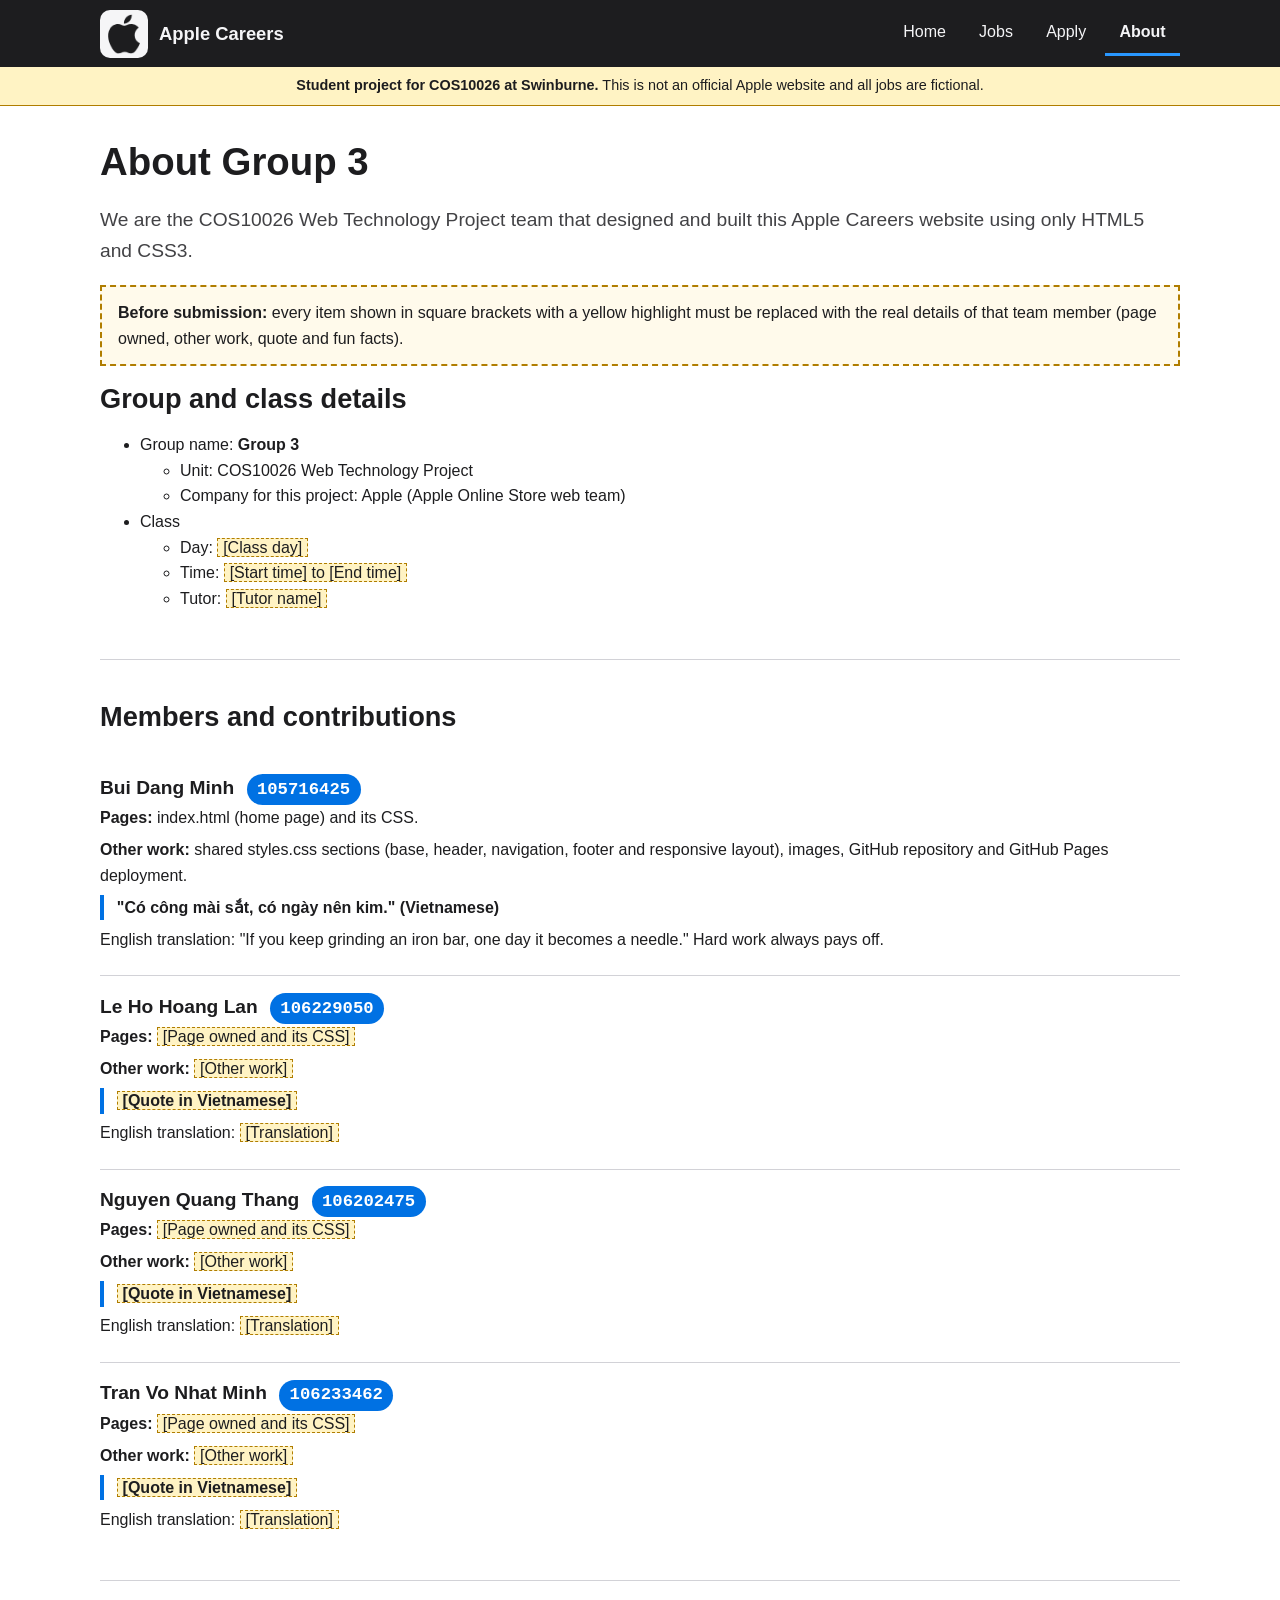
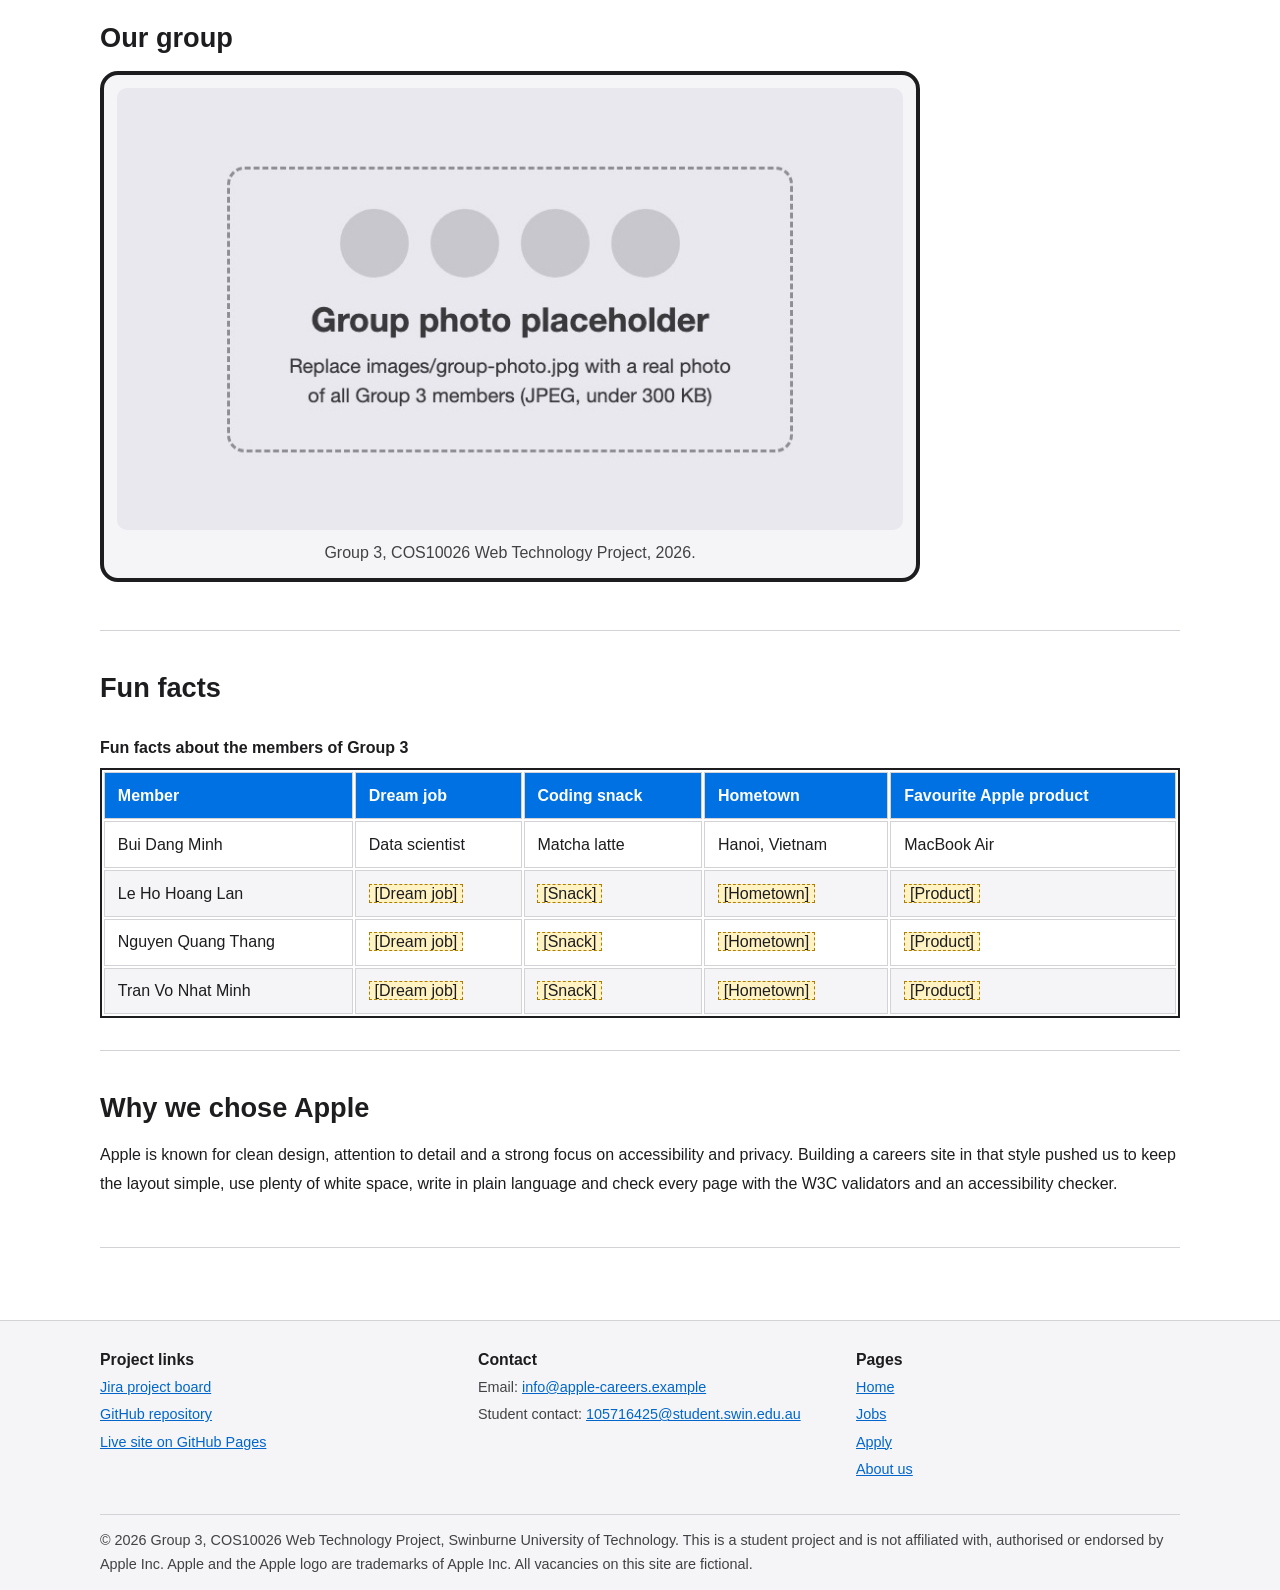
==== about.html @ 522f2e54 "feat: add About page with group details and member contributions" ====
<!DOCTYPE html>
<html lang="en">
<head>
  <meta charset="utf-8">
  <meta name="viewport" content="width=device-width, initial-scale=1">
  <meta name="description" content="Meet Group 3, the COS10026 students who built the Apple Careers recruitment website: class details, contributions, quotes, group photo and fun facts.">
  <meta name="keywords" content="Group 3, COS10026, Swinburne, team members, student IDs, fun facts">
  <meta name="author" content="Group 3, COS10026">
  <title>Careers at Apple - About Group 3</title>

  <!--
    about.html - About the team page of the Apple Careers recruitment website.
    COS10026 Web Technology Project, Applied Web Project Part 1, Group 3.

    Generative AI acknowledgement (unit requirement):
    Some parts of this code were generated or adapted using Claude (Anthropic, Claude Opus 5.5, October 2026).
    Claude drafted the page structure; each member's details, quote and fun facts come from that member.
    All AI-generated code was reviewed and modified by the author before use.
    Prompt used (translated from Vietnamese): "Complete Applied Web Project Part 1 for me. Our company is Apple.
    Meet every requirement of the brief at the highest marking level, and only use the HTML and CSS taught in the unit."
  -->

  <link rel="stylesheet" href="styles.css">

  <!-- Embedded CSS example (required on every page).
       The reminder box for unfinished details is only used on this page. -->
  <style>
    .todo-note {
      border: 2px dashed #b07d00;
      background-color: #fffaeb;
      padding: 0.8em 1em;
    }
  </style>
</head>

<body>
  <!-- Site header: logo and the main navigation bar shared by all four pages -->
  <header id="site-header">
    <div class="container">
      <a class="brand" href="index.html">
        <!-- Apple logo glyph adapted from: Devicon "apple-original" icon, https://devicon.dev/ (MIT licence).
             Accessed: 07 Oct 2026. Apple and the Apple logo are trademarks of Apple Inc. -->
        <img src="images/logo.png" alt="Apple logo" width="48" height="48">
        Apple Careers
      </a>

      <!-- Main navigation: the same four links on every page; "current" marks this page -->
      <nav>
        <ul>
          <li><a href="index.html">Home</a></li>
          <li><a href="jobs.html">Jobs</a></li>
          <li><a href="apply.html">Apply</a></li>
          <li><a href="about.html" class="current">About</a></li>
        </ul>
      </nav>
    </div>
  </header>

  <!-- Visible notice on every page: this is a student project, not Apple's real careers website -->
  <p class="project-banner">
    <strong>Student project for COS10026 at Swinburne.</strong> This is not an official Apple website and all jobs are fictional.
  </p>

  <main>
    <div class="container">

      <h1>About Group 3</h1>
      <p>
        We are the COS10026 Web Technology Project team that designed and built this
        Apple Careers website using only HTML5 and CSS3.
      </p>

      <!-- Reminder for the team: details that only each member can provide.
           Delete this box once every [placeholder] on the page has been replaced. -->
      <p class="todo-note">
        <strong>Before submission:</strong> every item shown in square brackets with a yellow highlight
        must be replaced with the real details of that team member (page owned, other work, quote and fun facts).
      </p>

      <!-- Group name and class day/time as a nested list (brief requirement) -->
      <section id="group-details" aria-labelledby="group-heading">
        <h2 id="group-heading">Group and class details</h2>
        <ul>
          <li>Group name: <strong>Group 3</strong>
            <ul>
              <li>Unit: COS10026 Web Technology Project</li>
              <li>Company for this project: Apple (Apple Online Store web team)</li>
            </ul>
          </li>
          <li>Class
            <ul>
              <li>Day: <span class="placeholder">[Class day]</span></li>
              <li>Time: <span class="placeholder">[Start time] to [End time]</span></li>
              <li>Tutor: <span class="placeholder">[Tutor name]</span></li>
            </ul>
          </li>
        </ul>
      </section>

      <!-- Members, their contributions and their quotes as a definition list (brief requirement).
           The brief requires each member's quote in their first language, so the quote text is the only
           non-English content on the site. It is marked with the lang attribute so screen readers
           pronounce it correctly, and it is followed by an English translation. -->
      <section id="members" aria-labelledby="members-heading">
        <h2 id="members-heading">Members and contributions</h2>
        <dl class="members">
          <dt>Bui Dang Minh <span class="student-id">105716425</span></dt>
          <dd><strong>Pages:</strong> index.html (home page) and its CSS.</dd>
          <dd><strong>Other work:</strong> shared styles.css sections (base, header, navigation, footer and responsive layout), images, GitHub repository and GitHub Pages deployment.</dd>
          <dd class="quote"><span lang="vi">&quot;Có công mài sắt, có ngày nên kim.&quot;</span> (Vietnamese)</dd>
          <dd>English translation: &quot;If you keep grinding an iron bar, one day it becomes a needle.&quot; Hard work always pays off.</dd>

          <dt>Le Ho Hoang Lan <span class="student-id">106229050</span></dt>
          <dd><strong>Pages:</strong> <span class="placeholder">[Page owned and its CSS]</span></dd>
          <dd><strong>Other work:</strong> <span class="placeholder">[Other work]</span></dd>
          <dd class="quote"><span class="placeholder">[Quote in Vietnamese]</span></dd>
          <dd>English translation: <span class="placeholder">[Translation]</span></dd>

          <dt>Nguyen Quang Thang <span class="student-id">106202475</span></dt>
          <dd><strong>Pages:</strong> <span class="placeholder">[Page owned and its CSS]</span></dd>
          <dd><strong>Other work:</strong> <span class="placeholder">[Other work]</span></dd>
          <dd class="quote"><span class="placeholder">[Quote in Vietnamese]</span></dd>
          <dd>English translation: <span class="placeholder">[Translation]</span></dd>

          <dt>Tran Vo Nhat Minh <span class="student-id">106233462</span></dt>
          <dd><strong>Pages:</strong> <span class="placeholder">[Page owned and its CSS]</span></dd>
          <dd><strong>Other work:</strong> <span class="placeholder">[Other work]</span></dd>
          <dd class="quote"><span class="placeholder">[Quote in Vietnamese]</span></dd>
          <dd>English translation: <span class="placeholder">[Translation]</span></dd>
        </dl>
      </section>

      <!-- Group photo in a figure with a caption (brief requirement: one group photo under 300 KB).
           The figure border is set in styles.css (#group-photo). -->
      <section id="photo" aria-labelledby="photo-heading">
        <h2 id="photo-heading">Our group</h2>
        <figure id="group-photo">
          <img src="images/group-photo.jpg" alt="Group 3 members together on campus" width="800" height="450">
          <figcaption>Group 3, COS10026 Web Technology Project, 2026.</figcaption>
        </figure>
      </section>

      <!-- Fun facts table with a caption (brief requirement).
           It is styled with hex colours and a row hover effect in styles.css (#fun-facts). -->
      <section id="fun-facts" aria-labelledby="facts-heading">
        <h2 id="facts-heading">Fun facts</h2>
        <div class="table-wrapper">
          <table>
            <caption>Fun facts about the members of Group 3</caption>
            <thead>
              <tr>
                <th>Member</th>
                <th>Dream job</th>
                <th>Coding snack</th>
                <th>Hometown</th>
                <th>Favourite Apple product</th>
              </tr>
            </thead>
            <tbody>
              <tr>
                <td>Bui Dang Minh</td>
                <td>Data scientist</td>
                <td>Matcha latte</td>
                <td>Hanoi, Vietnam</td>
                <td>MacBook Air</td>
              </tr>
              <tr>
                <td>Le Ho Hoang Lan</td>
                <td><span class="placeholder">[Dream job]</span></td>
                <td><span class="placeholder">[Snack]</span></td>
                <td><span class="placeholder">[Hometown]</span></td>
                <td><span class="placeholder">[Product]</span></td>
              </tr>
              <tr>
                <td>Nguyen Quang Thang</td>
                <td><span class="placeholder">[Dream job]</span></td>
                <td><span class="placeholder">[Snack]</span></td>
                <td><span class="placeholder">[Hometown]</span></td>
                <td><span class="placeholder">[Product]</span></td>
              </tr>
              <tr>
                <td>Tran Vo Nhat Minh</td>
                <td><span class="placeholder">[Dream job]</span></td>
                <td><span class="placeholder">[Snack]</span></td>
                <td><span class="placeholder">[Hometown]</span></td>
                <td><span class="placeholder">[Product]</span></td>
              </tr>
            </tbody>
          </table>
        </div>
      </section>

      <!-- Why the group chose Apple for this project.
           Inline CSS example (required on every page): this one paragraph uses a larger line height
           because it is a longer block of text; no other paragraph needs it. -->
      <section id="why-apple" aria-labelledby="why-heading">
        <h2 id="why-heading">Why we chose Apple</h2>
        <p style="line-height: 1.8;">
          Apple is known for clean design, attention to detail and a strong focus on accessibility and privacy.
          Building a careers site in that style pushed us to keep the layout simple, use plenty of white space,
          write in plain language and check every page with the W3C validators and an accessibility checker.
        </p>
      </section>

    </div>
  </main>

  <!-- Site footer shared by all pages -->
  <footer id="site-footer">
    <div class="container">
      <div class="footer-columns">
        <section aria-labelledby="footer-project">
          <h2 id="footer-project">Project links</h2>
          <ul>
            <li><a href="https://cos10026-group3.atlassian.net/jira/software/projects/WWTP/summary">Jira project board</a></li>
            <li><a href="https://github.com/dangminh232006/Web-Project-Group-3">GitHub repository</a></li>
            <li><a href="https://dangminh232006.github.io/Web-Project-Group-3/">Live site on GitHub Pages</a></li>
          </ul>
        </section>
        <section aria-labelledby="footer-contact">
          <h2 id="footer-contact">Contact</h2>
          <ul>
            <li>Email: <a href="mailto:info@apple-careers.example">info@apple-careers.example</a></li>
            <li>Student contact: <a href="mailto:105716425@student.swin.edu.au">105716425@student.swin.edu.au</a></li>
          </ul>
        </section>
        <section aria-labelledby="footer-site">
          <h2 id="footer-site">Pages</h2>
          <ul>
            <li><a href="index.html">Home</a></li>
            <li><a href="jobs.html">Jobs</a></li>
            <li><a href="apply.html">Apply</a></li>
            <li><a href="about.html">About us</a></li>
          </ul>
        </section>
      </div>
      <p class="disclaimer">
        &copy; 2026 Group 3, COS10026 Web Technology Project, Swinburne University of Technology.
        This is a student project and is not affiliated with, authorised or endorsed by Apple Inc.
        Apple and the Apple logo are trademarks of Apple Inc. All vacancies on this site are fictional.
      </p>
    </div>
  </footer>
</body>
</html>
---- styles.css ----
/* Generative AI acknowledgement (unit requirement):
   Some parts of this stylesheet were generated or adapted using Claude (Anthropic, Claude Opus 5.5, October 2026).
   Claude suggested the colour palette, the section structure and the media query breakpoints.
   All AI-generated code was reviewed, edited and tested by the author before use.
   Prompt used (translated from Vietnamese): "Complete Applied Web Project Part 1 for me. Our company is Apple.
   Meet every requirement of the brief at the highest marking level, and only use the HTML and CSS taught in the unit." */

/* Contents of this file
   1. Base styles (whole page, text, links, images)
   2. Header and navigation (all pages)
   3. Shared building blocks (sections, buttons, notes, tables)
   4. Footer (all pages)
   5. Home page (index.html)
   6. Jobs page (jobs.html)
   7. Apply page (apply.html)
   8. About page (about.html)
   9. Responsive layout (media queries)
   10. Print styles */


/* ==========================================================
   1. BASE STYLES
   ========================================================== */

/* box-sizing: border-box (CSS3, Lecture 6) makes width include padding and border,
   so a box set to 25% stays 25% wide after we add padding. */
* {
  box-sizing: border-box;
}

/* Sans-serif fonts are easier to read on screen (Week 4 Usability notes).
   The list ends with the generic family "sans-serif" to avoid a validator warning.
   font-size in em lets users enlarge text in their browser (Week 6 accessibility). */
body {
  margin: 0;
  font-family: "Helvetica Neue", Helvetica, Arial, sans-serif;
  font-size: 1em;
  line-height: 1.6;
  color: #1d1d1f;
  background-color: #ffffff;
}

/* Headings are grouped because they share the same colour and spacing. */
h1, h2, h3, h4 {
  color: #1d1d1f;
  line-height: 1.25;
  margin-top: 0;
  margin-bottom: 0.5em;
}

h1 {
  font-size: 2.4em;
}

h2 {
  font-size: 1.7em;
}

h3 {
  font-size: 1.25em;
}

h4 {
  font-size: 1.05em;
}

/* Links stay underlined so they are not identified by colour alone (Week 6).
   #0066cc on white has a high contrast and matches Apple's link colour. */
a {
  color: #0066cc;
}

a:visited {
  color: #5b3a99;
}

a:hover {
  color: #003d7a;
  text-decoration: none;
}

/* Keyboard users must be able to see where they are on the page.
   Week 6 accessibility guideline: "show where focus is" by adding a border or outline to focused elements.
   outline takes the same width, style and colour values as the border shorthand (Lecture 6).
   :focus is the pseudo-class taught in Lecture 4 for form elements; here it is also used for links and buttons.
   The dark blue stands out clearly on the white and light grey backgrounds. */
a:focus,
input:focus,
select:focus,
textarea:focus,
button:focus {
  outline: 3px solid #0058b0;
}

/* On the dark header bar a dark outline would be invisible, so links there use a light orange outline. */
#site-header a:focus {
  outline: 3px solid #ff9f0a;
}

/* Flexible images: never wider than their container (Week 5 responsive design). */
img {
  max-width: 100%;
  height: auto;
}

/* Wrapper that centres the content and keeps lines at a comfortable reading width. */
.container {
  width: 90%;
  max-width: 1080px;
  margin-left: auto;
  margin-right: auto;
}


/* ==========================================================
   2. HEADER AND NAVIGATION (all pages)
   ========================================================== */

/* Dark global bar, similar to the navigation bar on apple.com. */
#site-header {
  background-color: #1d1d1f;
  color: #f5f5f7;
  padding: 0.6em 0;
}

/* Flexbox puts the logo on the left and the menu on the right (Week 5 layout). */
#site-header .container {
  display: flex;
  justify-content: space-between;
  align-items: center;
  flex-wrap: wrap;
}

.brand {
  display: flex;
  align-items: center;
  color: #f5f5f7;
  text-decoration: none;
  font-size: 1.15em;
  font-weight: bold;
}

/* The logo image is black, so it sits on a light rounded tile inside the dark bar. */
.brand img {
  background-color: #f5f5f7;
  border-radius: 10px;
  padding: 4px;
  margin-right: 0.6em;
}

.brand:visited {
  color: #f5f5f7;
}

/* Horizontal menu built from an unordered list (Week 4 navigation example). */
nav ul {
  list-style-type: none;
  margin: 0;
  padding: 0;
}

nav li {
  display: inline-block;
}

nav a {
  display: block;
  padding: 0.5em 0.9em;
  color: #f5f5f7;
  text-decoration: none;
  border-bottom: 3px solid #1d1d1f;
}

nav a:visited {
  color: #f5f5f7;
}

/* Underline on mouse over, as recommended in the Week 4 usability notes. */
nav a:hover {
  color: #ffffff;
  border-bottom-color: #a1a1a6;
}

/* Class "current" marks the page the user is on, so the menu shows their location. */
nav a.current {
  border-bottom-color: #2997ff;
  font-weight: bold;
}


/* ==========================================================
   3. SHARED BUILDING BLOCKS
   ========================================================== */

/* Notice under the header on every page so nobody mistakes this student site for Apple's real careers site
   (Week 6 web ethics: transparency, do not mislead users). */
.project-banner {
  margin: 0;
  padding: 0.5em 0;
  background-color: #fff3c4;
  border-bottom: 1px solid #b07d00;
  text-align: center;
  font-size: 0.9em;
}

main {
  padding-top: 2em;
  padding-bottom: 2em;
}

/* Every content section is separated by a thin line. */
main section {
  margin-bottom: 2.5em;
}

/* Child combinator (Lecture 4): only the top-level sections inside .container get the divider. */
main > .container > section {
  padding-bottom: 2em;
  border-bottom: 1px solid #d2d2d7;
}

/* Adjacent sibling combinator (Lecture 4): the first paragraph after an h1 is an introduction. */
h1 + p {
  font-size: 1.2em;
  color: #424245;
}

/* Pill-shaped call to action links, in Apple's blue.
   White text on the blue background gives high contrast between text and background (Week 6 guideline). */
.button {
  display: inline-block;
  padding: 0.6em 1.4em;
  margin: 0.3em 0.6em 0.3em 0;
  border-radius: 980px;
  background-color: #0071e3;
  color: #ffffff;
  text-decoration: none;
  font-weight: bold;
}

.button:visited {
  color: #ffffff;
}

.button:hover {
  background-color: #0058b0;
  color: #ffffff;
}

/* A second style of button with an outline instead of a fill. */
.button.secondary {
  background-color: #ffffff;
  color: #0066cc;
  border: 2px solid #0071e3;
}

.button.secondary:hover {
  background-color: #e8f2fd;
}

/* Grey information box. A border is added so the box is not shown by colour alone. */
.note {
  background-color: #f5f5f7;
  border-left: 4px solid #86868b;
  padding: 0.8em 1em;
  font-size: 0.95em;
}

/* Reference numbers are shown in a monospace font so each character is easy to read. */
.ref {
  font-family: "Courier New", Courier, monospace;
  font-weight: bold;
  background-color: #f5f5f7;
  padding: 0.1em 0.4em;
}

/* Wide tables scroll sideways inside this box on small screens
   instead of making the whole page scroll (Lecture 5 responsive tables: overflow-x: auto). */
.table-wrapper {
  overflow-x: auto;
}

/* Basic table styling shared by the home page table. */
table {
  width: 100%;
  margin-top: 1em;
}

caption {
  font-weight: bold;
  text-align: left;
  padding-bottom: 0.5em;
}

th, td {
  border: 1px solid #d2d2d7;
  padding: 0.6em 0.8em;
  text-align: left;
  vertical-align: top;
}

thead th {
  background-color: #1d1d1f;
  color: #ffffff;
}

tbody th {
  background-color: #f5f5f7;
}

/* Placeholder text that the group still has to replace before submission.
   It is highlighted AND written in square brackets, so it is not shown by colour alone. */
.placeholder {
  background-color: #fff3c4;
  border: 1px dashed #b07d00;
  padding: 0 0.3em;
}


/* ==========================================================
   4. FOOTER (all pages)
   ========================================================== */

#site-footer {
  background-color: #f5f5f7;
  color: #424245;
  padding: 2em 0 1em;
  font-size: 0.9em;
  border-top: 1px solid #d2d2d7;
}

#site-footer h2 {
  font-size: 1.1em;
  margin-bottom: 0.4em;
}

/* Three footer columns side by side using Flexbox. */
.footer-columns {
  display: flex;
  flex-wrap: wrap;
  justify-content: space-between;
}

.footer-columns section {
  width: 30%;
  margin-bottom: 1em;
}

#site-footer ul {
  list-style-type: none;
  padding-left: 0;
  margin: 0;
}

#site-footer li {
  margin-bottom: 0.3em;
}

/* The disclaimer and copyright line sit under the columns. */
.disclaimer {
  border-top: 1px solid #d2d2d7;
  padding-top: 1em;
  margin-bottom: 0;
}


/* ==========================================================
   5. HOME PAGE (index.html)
   ========================================================== */

/* Background graphic using CSS (index.html requirement).
   Image generated using Claude (Anthropic, Claude Opus 5.5, October 2026): an HTML/CSS drawing of soft colour
   shapes rendered to JPEG (images/bg-hero.jpg). Reviewed and edited before use.
   A background colour is set as well, so the text stays readable if the image does not load
   (Lecture 6: "For good usability include a background-color with -image"). */
#hero {
  background-color: #fbfbfd;
  background-image: url("images/bg-hero.jpg");
  background-repeat: no-repeat;
  background-position: center top;
  background-size: cover;
  padding: 3em 0;
  border-bottom: 1px solid #d2d2d7;
}

/* Text on the left, illustration on the right. */
#hero .container {
  display: flex;
  align-items: center;
  justify-content: space-between;
}

.hero-text {
  width: 52%;
}

.hero-figure {
  width: 44%;
  margin: 0;
}

.hero-figure img {
  border-radius: 18px;
  border: 1px solid #d2d2d7;
}

.slogan {
  font-size: 1.6em;
  font-weight: bold;
  color: #0066cc;
  margin-top: 0;
}

/* Search box with a button: the field grows and the button stays beside it. */
.search-row {
  display: flex;
  flex-wrap: wrap;
  align-items: center;
}

.search-row label {
  width: 100%;
  font-weight: bold;
  margin-bottom: 0.3em;
}

.search-row input {
  width: 60%;
  padding: 0.6em 0.8em;
  font-size: 1em;
  border: 1px solid #86868b;
  border-radius: 8px;
  margin-right: 0.6em;
}

.search-row button {
  padding: 0.6em 1.4em;
  font-size: 1em;
  font-weight: bold;
  color: #ffffff;
  background-color: #0071e3;
  border: 2px solid #0071e3;
  border-radius: 980px;
}

.search-row button:hover {
  background-color: #0058b0;
}

/* Hiring process table: :nth-child(even) shades every second row (Lab 5 uses :nth-child). */
#process tbody tr:nth-child(even) td {
  background-color: #fbfbfd;
}

/* The Acknowledgement of Country section is framed so it stands out from the job content. */
#acknowledgement {
  background-color: #f5f5f7;
  border: 1px solid #d2d2d7;
  border-left: 6px solid #8a4b1f;
  padding: 1.5em;
}


/* ==========================================================
   6. JOBS PAGE (jobs.html)
   ========================================================== */

/* Required: <aside> floated right, 25% width, with margin, padding and border. */
aside {
  float: right;
  width: 25%;
  margin: 0 0 1.5em 1.5em;
  padding: 1em 1.2em;
  border: 2px solid #d2d2d7;
  border-top: 6px solid #0071e3;
  background-color: #f5f5f7;
}

aside h2 {
  font-size: 1.3em;
}

aside ul {
  padding-left: 1.2em;
}

/* Each job is a card. overflow: hidden keeps the card's border around the floated aside area tidy. */
.job {
  border: 1px solid #d2d2d7;
  border-radius: 18px;
  padding: 1.5em;
  margin-bottom: 2em;
  overflow: hidden;
}

/* Key facts about the job: description list with the term and value on one line
   (Lecture 2: "Use CSS to style on one line"). */
.job-facts {
  background-color: #f5f5f7;
  padding: 0.8em 1em;
  border-radius: 10px;
}

.job-facts dt {
  font-weight: bold;
  float: left;
  width: 9em;
  clear: left;
}

.job-facts dd {
  margin-left: 9em;
  margin-bottom: 0.3em;
}

/* Ordered list of essential requirements uses numbers; the preferable list uses squares. */
.job ol {
  list-style-type: decimal;
}

.job ul.preferable {
  list-style-type: square;
}

.job li {
  margin-bottom: 0.3em;
}

/* Embedded Google Map: full width of the content area so it shrinks on phones (Week 5 responsive design).
   A border replaces the browser's default inset frame border. */
.map-frame iframe {
  width: 100%;
  height: 360px;
  border: 1px solid #d2d2d7;
  border-radius: 18px;
}

/* Clears the float so the footer always starts below the aside. */
.clear {
  clear: both;
}


/* ==========================================================
   7. APPLY PAGE (apply.html)
   ========================================================== */

/* Required: form layout using Flexbox or Grid.
   Grid places the fields in two equal columns (Week 5 layout example: repeat(2, 1fr)). */
.form-grid {
  display: grid;
  grid-template-columns: repeat(2, 1fr);
  gap: 1em 1.5em;
}

/* A field that should use the full width of the grid, such as the street address. */
.form-grid .wide {
  grid-column: 1 / 3;
}

fieldset {
  border: 1px solid #d2d2d7;
  border-radius: 14px;
  padding: 1em 1.5em 1.5em;
  margin: 0 0 1.5em;
}

legend {
  font-weight: bold;
  font-size: 1.15em;
  padding: 0 0.4em;
}

/* Labels sit above their inputs so long labels never squash the field. */
.field label {
  display: block;
  font-weight: bold;
  margin-bottom: 0.3em;
}

.hint {
  display: block;
  font-size: 0.85em;
  color: #424245;
  font-weight: normal;
}

/* Grouped selector for every text-style control so they all look the same. */
.field input,
.field select,
textarea {
  width: 100%;
  padding: 0.6em 0.7em;
  font-size: 1em;
  font-family: "Helvetica Neue", Helvetica, Arial, sans-serif;
  border: 1px solid #86868b;
  border-radius: 8px;
  background-color: #ffffff;
}

/* Radio buttons and check boxes are laid out in a wrapping row with Flexbox. */
.choices {
  display: flex;
  flex-wrap: wrap;
}

.choices label {
  width: 33%;
  margin-bottom: 0.5em;
  font-weight: normal;
}

/* Radio buttons and check boxes keep their normal size: this rule comes after ".field input"
   and has the same specificity, so it wins the cascade and undoes the 100% width. */
.choices input {
  width: auto;
  margin-right: 0.4em;
}

/* The gender group sits in a half-width grid cell, so two options per row fit better. */
.field .choices label {
  width: 50%;
}

/* Nested fieldset (gender) has no second border, only its legend. */
.field fieldset {
  border: none;
  padding: 0;
  margin: 0;
}

.field fieldset legend {
  font-size: 1em;
  padding: 0;
  margin-bottom: 0.3em;
}

.form-buttons input {
  padding: 0.7em 1.6em;
  margin-right: 0.8em;
  font-size: 1em;
  font-weight: bold;
  border-radius: 980px;
  border: 2px solid #0071e3;
}

.form-buttons input[type="submit"] {
  background-color: #0071e3;
  color: #ffffff;
}

.form-buttons input[type="reset"] {
  background-color: #ffffff;
  color: #0066cc;
  border-color: #86868b;
  font-weight: normal;
}

.form-buttons input:hover {
  border-color: #003d7a;
}


/* ==========================================================
   8. ABOUT PAGE (about.html)
   ========================================================== */

/* Required: styled student IDs. */
.student-id {
  display: inline-block;
  font-family: "Courier New", Courier, monospace;
  font-size: 0.9em;
  font-weight: bold;
  color: #ffffff;
  background-color: #0071e3;
  padding: 0.1em 0.6em;
  border-radius: 980px;
  margin-left: 0.4em;
}

/* Nested list of group and class details. */
#group-details ul ul {
  list-style-type: circle;
}

/* Members, contributions and quotes as a definition list. */
.members dt {
  font-size: 1.2em;
  font-weight: bold;
  margin-top: 1.2em;
  padding-top: 0.8em;
  border-top: 1px solid #d2d2d7;
}

/* The first member does not need a dividing line above it (:first-child, Lab 5). */
.members dt:first-child {
  border-top: none;
}

.members dd {
  margin-left: 0;
  margin-bottom: 0.4em;
}

/* Quotes get a coloured bar and quotation marks so they read as quotations.
   Italics are avoided because the Week 6 guideline says they are harder to read for people with dyslexia. */
.members dd.quote {
  font-weight: bold;
  border-left: 4px solid #0071e3;
  padding-left: 0.8em;
}

/* Required: bordered figure. */
#group-photo {
  border: 4px solid #1d1d1f;
  border-radius: 18px;
  padding: 0.8em;
  margin: 1em 0;
  max-width: 820px;
  background-color: #f5f5f7;
}

#group-photo img {
  display: block;
  border-radius: 10px;
}

#group-photo figcaption {
  text-align: center;
  padding-top: 0.6em;
  color: #424245;
}

/* Required: fun facts table styled with hex colours and a hover effect. */
#fun-facts table {
  border: 2px solid #1d1d1f;
}

#fun-facts th {
  background-color: #0071e3;
  color: #ffffff;
}

#fun-facts td {
  background-color: #ffffff;
}

#fun-facts tbody tr:nth-child(even) td {
  background-color: #f5f5f7;
}

/* Hover effect: the row under the mouse pointer is highlighted. */
#fun-facts tbody tr:hover td {
  background-color: #d6e9ff;
  color: #1d1d1f;
}


/* ==========================================================
   9. RESPONSIVE LAYOUT (Week 5: viewport meta tag + media queries)
   ========================================================== */

/* Tablets and small laptops: the hero image gets a little less room than the text.
   The jobs aside keeps its required 25% width while it is floated. */
@media screen and (max-width: 1024px) {
  .hero-text {
    width: 55%;
  }

  .hero-figure {
    width: 42%;
  }
}

/* Phones and narrow windows: everything stacks in one column. */
@media screen and (max-width: 768px) {
  h1 {
    font-size: 1.9em;
  }

  h2 {
    font-size: 1.45em;
  }

  #site-header .container {
    justify-content: center;
  }

  nav ul {
    text-align: center;
    margin-top: 0.4em;
  }

  #hero .container {
    flex-direction: column;
  }

  .hero-text,
  .hero-figure {
    width: 100%;
  }

  .hero-figure {
    margin-top: 1.5em;
  }

  .search-row input {
    width: 100%;
    margin-right: 0;
    margin-bottom: 0.6em;
  }

  /* On a phone a 25% aside would be too narrow to read, so it stops floating. */
  aside {
    float: none;
    width: 100%;
    margin: 0 0 1.5em 0;
  }

  .form-grid {
    grid-template-columns: 1fr;
  }

  .form-grid .wide {
    grid-column: 1;
  }

  .choices label {
    width: 50%;
  }

  .footer-columns section {
    width: 100%;
  }

  .job-facts dt {
    float: none;
    width: auto;
  }

  .job-facts dd {
    margin-left: 0;
  }

  .map-frame iframe {
    height: 280px;
  }
}

/* Very small phones. */
@media screen and (max-width: 480px) {
  .container {
    width: 94%;
  }

  nav a {
    padding: 0.4em 0.6em;
  }

  .choices label {
    width: 100%;
  }
}


/* ==========================================================
   10. PRINT STYLES (Lecture 6 @media print example)
   ========================================================== */

/* When a job ad is printed, the menu and search box are hidden and the text is black on white. */
@media print {
  nav,
  #search,
  .button {
    display: none;
  }

  body {
    color: #000000;
    background-color: #ffffff;
  }

  aside {
    float: none;
    width: 100%;
  }
}
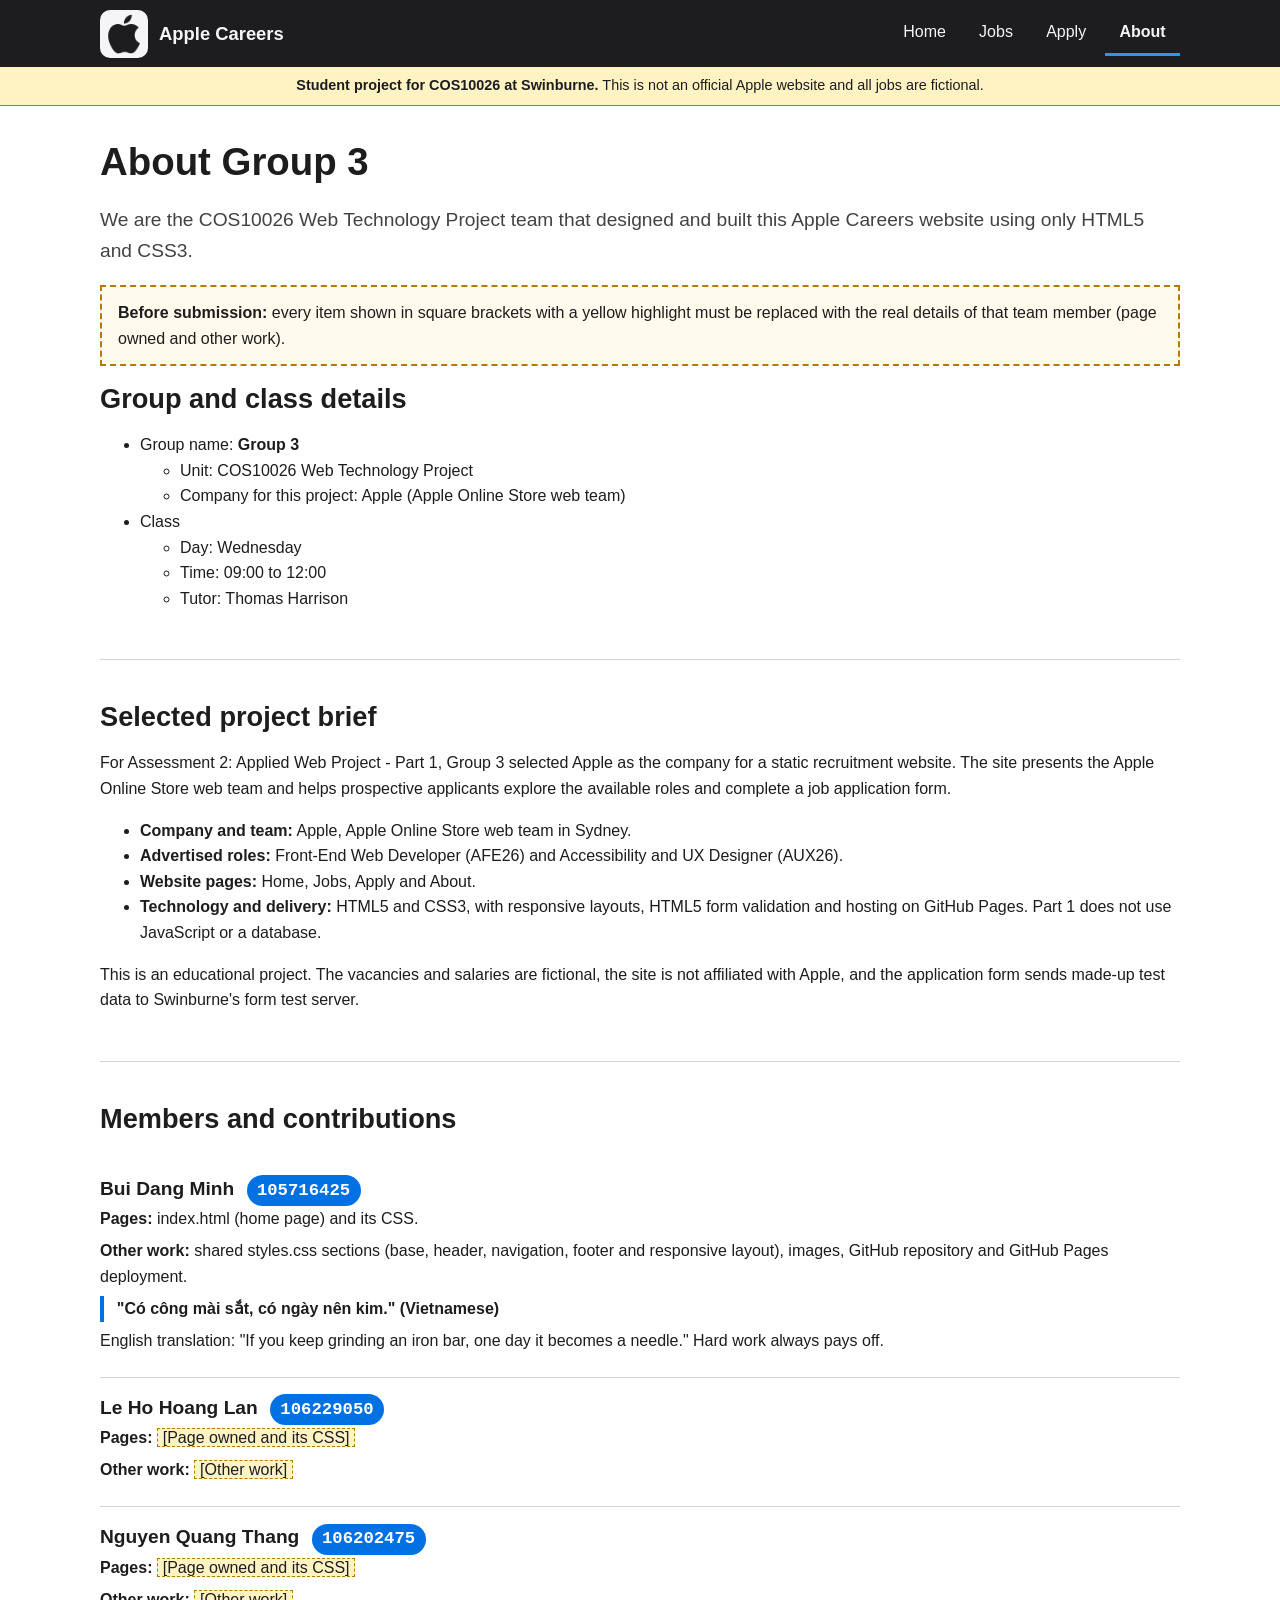
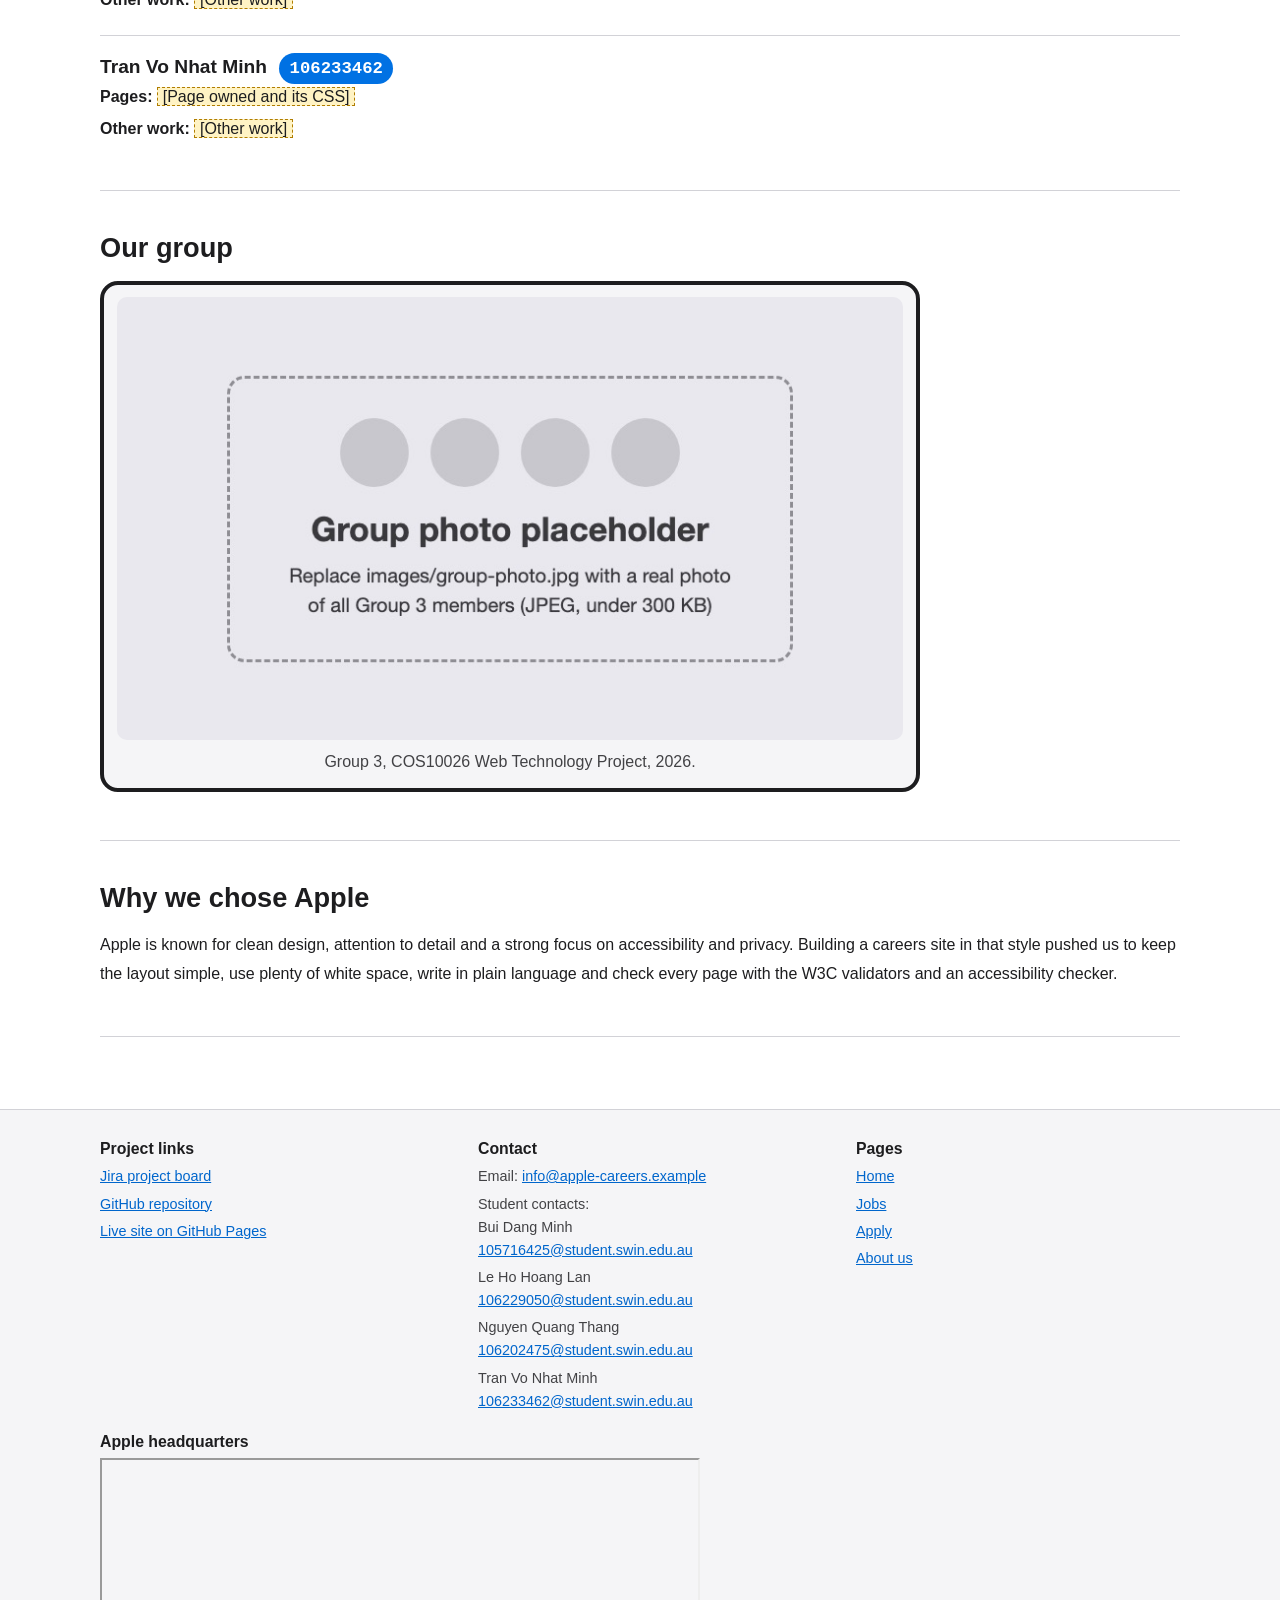
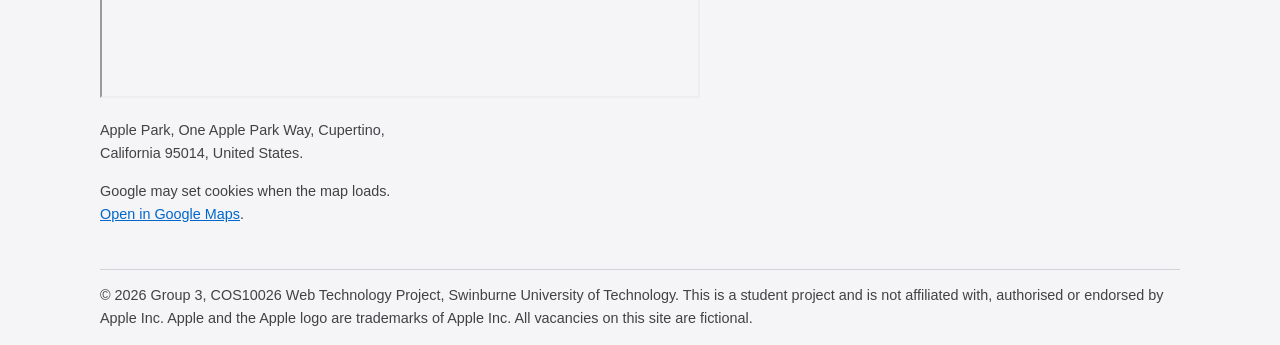
==== commit ff39fb89: "fix: update class details and describe selected project" ====
--- a/about.html
+++ b/about.html
@@ -3,27 +3,15 @@
 <head>
   <meta charset="utf-8">
   <meta name="viewport" content="width=device-width, initial-scale=1">
-  <meta name="description" content="Meet Group 3, the COS10026 students who built the Apple Careers recruitment website: class details, contributions, quotes, group photo and fun facts.">
-  <meta name="keywords" content="Group 3, COS10026, Swinburne, team members, student IDs, fun facts">
+  <meta name="description" content="Meet Group 3, the COS10026 students who built the Apple Careers recruitment website: class details, contributions, quotes and group photo.">
+  <meta name="keywords" content="Group 3, COS10026, Swinburne, team members, student IDs, contributions">
   <meta name="author" content="Group 3, COS10026">
   <title>Careers at Apple - About Group 3</title>
 
-  <!--
-    about.html - About the team page of the Apple Careers recruitment website.
-    COS10026 Web Technology Project, Applied Web Project Part 1, Group 3.
-
-    Generative AI acknowledgement (unit requirement):
-    Some parts of this code were generated or adapted using Claude (Anthropic, Claude Opus 5.5, October 2026).
-    Claude drafted the page structure; each member's details, quote and fun facts come from that member.
-    All AI-generated code was reviewed and modified by the author before use.
-    Prompt used (translated from Vietnamese): "Complete Applied Web Project Part 1 for me. Our company is Apple.
-    Meet every requirement of the brief at the highest marking level, and only use the HTML and CSS taught in the unit."
-  -->
 
   <link rel="stylesheet" href="styles.css">
+  <link rel="stylesheet" href="about.css">
 
-  <!-- Embedded CSS example (required on every page).
-       The reminder box for unfinished details is only used on this page. -->
   <style>
     .todo-note {
       border: 2px dashed #b07d00;
@@ -34,17 +22,13 @@
 </head>
 
 <body>
-  <!-- Site header: logo and the main navigation bar shared by all four pages -->
   <header id="site-header">
     <div class="container">
       <a class="brand" href="index.html">
-        <!-- Apple logo glyph adapted from: Devicon "apple-original" icon, https://devicon.dev/ (MIT licence).
-             Accessed: 07 Oct 2026. Apple and the Apple logo are trademarks of Apple Inc. -->
         <img src="images/logo.png" alt="Apple logo" width="48" height="48">
         Apple Careers
       </a>
 
-      <!-- Main navigation: the same four links on every page; "current" marks this page -->
       <nav>
         <ul>
           <li><a href="index.html">Home</a></li>
@@ -56,7 +40,6 @@
     </div>
   </header>
 
-  <!-- Visible notice on every page: this is a student project, not Apple's real careers website -->
   <p class="project-banner">
     <strong>Student project for COS10026 at Swinburne.</strong> This is not an official Apple website and all jobs are fictional.
   </p>
@@ -70,14 +53,11 @@
         Apple Careers website using only HTML5 and CSS3.
       </p>
 
-      <!-- Reminder for the team: details that only each member can provide.
-           Delete this box once every [placeholder] on the page has been replaced. -->
       <p class="todo-note">
         <strong>Before submission:</strong> every item shown in square brackets with a yellow highlight
-        must be replaced with the real details of that team member (page owned, other work, quote and fun facts).
+        must be replaced with the real details of that team member (page owned and other work).
       </p>
 
-      <!-- Group name and class day/time as a nested list (brief requirement) -->
       <section id="group-details" aria-labelledby="group-heading">
         <h2 id="group-heading">Group and class details</h2>
         <ul>
@@ -89,18 +69,34 @@
           </li>
           <li>Class
             <ul>
-              <li>Day: <span class="placeholder">[Class day]</span></li>
-              <li>Time: <span class="placeholder">[Start time] to [End time]</span></li>
-              <li>Tutor: <span class="placeholder">[Tutor name]</span></li>
+              <li>Day: Wednesday</li>
+              <li>Time: 09:00 to 12:00</li>
+              <li>Tutor: Thomas Harrison</li>
             </ul>
           </li>
         </ul>
       </section>
 
-      <!-- Members, their contributions and their quotes as a definition list (brief requirement).
-           The brief requires each member's quote in their first language, so the quote text is the only
-           non-English content on the site. It is marked with the lang attribute so screen readers
-           pronounce it correctly, and it is followed by an English translation. -->
+      <section id="project-brief" aria-labelledby="brief-heading">
+        <h2 id="brief-heading">Selected project brief</h2>
+        <p>
+          For Assessment 2: Applied Web Project - Part 1, Group 3 selected Apple as the company
+          for a static recruitment website. The site presents the Apple Online Store web team
+          and helps prospective applicants explore the available roles and complete a job application form.
+        </p>
+        <ul>
+          <li><strong>Company and team:</strong> Apple, Apple Online Store web team in Sydney.</li>
+          <li><strong>Advertised roles:</strong> Front-End Web Developer (AFE26) and Accessibility and UX Designer (AUX26).</li>
+          <li><strong>Website pages:</strong> Home, Jobs, Apply and About.</li>
+          <li><strong>Technology and delivery:</strong> HTML5 and CSS3, with responsive layouts,
+            HTML5 form validation and hosting on GitHub Pages. Part 1 does not use JavaScript or a database.</li>
+        </ul>
+        <p>
+          This is an educational project. The vacancies and salaries are fictional, the site is not
+          affiliated with Apple, and the application form sends made-up test data to Swinburne's form test server.
+        </p>
+      </section>
+
       <section id="members" aria-labelledby="members-heading">
         <h2 id="members-heading">Members and contributions</h2>
         <dl class="members">
@@ -113,25 +109,17 @@
           <dt>Le Ho Hoang Lan <span class="student-id">106229050</span></dt>
           <dd><strong>Pages:</strong> <span class="placeholder">[Page owned and its CSS]</span></dd>
           <dd><strong>Other work:</strong> <span class="placeholder">[Other work]</span></dd>
-          <dd class="quote"><span class="placeholder">[Quote in Vietnamese]</span></dd>
-          <dd>English translation: <span class="placeholder">[Translation]</span></dd>
 
           <dt>Nguyen Quang Thang <span class="student-id">106202475</span></dt>
           <dd><strong>Pages:</strong> <span class="placeholder">[Page owned and its CSS]</span></dd>
           <dd><strong>Other work:</strong> <span class="placeholder">[Other work]</span></dd>
-          <dd class="quote"><span class="placeholder">[Quote in Vietnamese]</span></dd>
-          <dd>English translation: <span class="placeholder">[Translation]</span></dd>
 
           <dt>Tran Vo Nhat Minh <span class="student-id">106233462</span></dt>
           <dd><strong>Pages:</strong> <span class="placeholder">[Page owned and its CSS]</span></dd>
           <dd><strong>Other work:</strong> <span class="placeholder">[Other work]</span></dd>
-          <dd class="quote"><span class="placeholder">[Quote in Vietnamese]</span></dd>
-          <dd>English translation: <span class="placeholder">[Translation]</span></dd>
         </dl>
       </section>
 
-      <!-- Group photo in a figure with a caption (brief requirement: one group photo under 300 KB).
-           The figure border is set in styles.css (#group-photo). -->
       <section id="photo" aria-labelledby="photo-heading">
         <h2 id="photo-heading">Our group</h2>
         <figure id="group-photo">
@@ -140,59 +128,6 @@
         </figure>
       </section>
 
-      <!-- Fun facts table with a caption (brief requirement).
-           It is styled with hex colours and a row hover effect in styles.css (#fun-facts). -->
-      <section id="fun-facts" aria-labelledby="facts-heading">
-        <h2 id="facts-heading">Fun facts</h2>
-        <div class="table-wrapper">
-          <table>
-            <caption>Fun facts about the members of Group 3</caption>
-            <thead>
-              <tr>
-                <th>Member</th>
-                <th>Dream job</th>
-                <th>Coding snack</th>
-                <th>Hometown</th>
-                <th>Favourite Apple product</th>
-              </tr>
-            </thead>
-            <tbody>
-              <tr>
-                <td>Bui Dang Minh</td>
-                <td>Data scientist</td>
-                <td>Matcha latte</td>
-                <td>Hanoi, Vietnam</td>
-                <td>MacBook Air</td>
-              </tr>
-              <tr>
-                <td>Le Ho Hoang Lan</td>
-                <td><span class="placeholder">[Dream job]</span></td>
-                <td><span class="placeholder">[Snack]</span></td>
-                <td><span class="placeholder">[Hometown]</span></td>
-                <td><span class="placeholder">[Product]</span></td>
-              </tr>
-              <tr>
-                <td>Nguyen Quang Thang</td>
-                <td><span class="placeholder">[Dream job]</span></td>
-                <td><span class="placeholder">[Snack]</span></td>
-                <td><span class="placeholder">[Hometown]</span></td>
-                <td><span class="placeholder">[Product]</span></td>
-              </tr>
-              <tr>
-                <td>Tran Vo Nhat Minh</td>
-                <td><span class="placeholder">[Dream job]</span></td>
-                <td><span class="placeholder">[Snack]</span></td>
-                <td><span class="placeholder">[Hometown]</span></td>
-                <td><span class="placeholder">[Product]</span></td>
-              </tr>
-            </tbody>
-          </table>
-        </div>
-      </section>
-
-      <!-- Why the group chose Apple for this project.
-           Inline CSS example (required on every page): this one paragraph uses a larger line height
-           because it is a longer block of text; no other paragraph needs it. -->
       <section id="why-apple" aria-labelledby="why-heading">
         <h2 id="why-heading">Why we chose Apple</h2>
         <p style="line-height: 1.8;">
@@ -205,7 +140,6 @@
     </div>
   </main>
 
-  <!-- Site footer shared by all pages -->
   <footer id="site-footer">
     <div class="container">
       <div class="footer-columns">
@@ -221,7 +155,14 @@
           <h2 id="footer-contact">Contact</h2>
           <ul>
             <li>Email: <a href="mailto:info@apple-careers.example">info@apple-careers.example</a></li>
-            <li>Student contact: <a href="mailto:105716425@student.swin.edu.au">105716425@student.swin.edu.au</a></li>
+            <li>Student contacts:
+              <ul>
+                <li>Bui Dang Minh<br><a href="mailto:105716425@student.swin.edu.au">105716425@student.swin.edu.au</a></li>
+                <li>Le Ho Hoang Lan<br><a href="mailto:106229050@student.swin.edu.au">106229050@student.swin.edu.au</a></li>
+                <li>Nguyen Quang Thang<br><a href="mailto:106202475@student.swin.edu.au">106202475@student.swin.edu.au</a></li>
+                <li>Tran Vo Nhat Minh<br><a href="mailto:106233462@student.swin.edu.au">106233462@student.swin.edu.au</a></li>
+              </ul>
+            </li>
           </ul>
         </section>
         <section aria-labelledby="footer-site">
@@ -233,6 +174,16 @@
             <li><a href="about.html">About us</a></li>
           </ul>
         </section>
+        <section class="footer-map" aria-labelledby="footer-location">
+          <h2 id="footer-location">Apple headquarters</h2>
+          <iframe src="https://www.google.com/maps/embed?origin=mfe&amp;pb=!1m3!2m1!1sApple+Park,+One+Apple+Park+Way,+Cupertino,+CA+95014!6i15"
+                  title="Google Map showing Apple Park, Apple headquarters in Cupertino, California"
+                  width="600" height="240" loading="lazy"></iframe>
+          <p>Apple Park, One Apple Park Way, Cupertino, California 95014, United States.</p>
+          <p>Google may set cookies when the map loads.
+            <a href="https://www.google.com/maps/place/Apple+Park,+One+Apple+Park+Way,+Cupertino,+CA+95014">Open in Google Maps</a>.
+          </p>
+        </section>
       </div>
       <p class="disclaimer">
         &copy; 2026 Group 3, COS10026 Web Technology Project, Swinburne University of Technology.
--- a/styles.css
+++ b/styles.css
@@ -1,36 +1,11 @@
-/* Generative AI acknowledgement (unit requirement):
-   Some parts of this stylesheet were generated or adapted using Claude (Anthropic, Claude Opus 5.5, October 2026).
-   Claude suggested the colour palette, the section structure and the media query breakpoints.
-   All AI-generated code was reviewed, edited and tested by the author before use.
-   Prompt used (translated from Vietnamese): "Complete Applied Web Project Part 1 for me. Our company is Apple.
-   Meet every requirement of the brief at the highest marking level, and only use the HTML and CSS taught in the unit." */
-
-/* Contents of this file
-   1. Base styles (whole page, text, links, images)
-   2. Header and navigation (all pages)
-   3. Shared building blocks (sections, buttons, notes, tables)
-   4. Footer (all pages)
-   5. Home page (index.html)
-   6. Jobs page (jobs.html)
-   7. Apply page (apply.html)
-   8. About page (about.html)
-   9. Responsive layout (media queries)
-   10. Print styles */
-
-
-/* ==========================================================
-   1. BASE STYLES
-   ========================================================== */
-
-/* box-sizing: border-box (CSS3, Lecture 6) makes width include padding and border,
-   so a box set to 25% stays 25% wide after we add padding. */
+
+
+
+
 * {
   box-sizing: border-box;
 }
 
-/* Sans-serif fonts are easier to read on screen (Week 4 Usability notes).
-   The list ends with the generic family "sans-serif" to avoid a validator warning.
-   font-size in em lets users enlarge text in their browser (Week 6 accessibility). */
 body {
   margin: 0;
   font-family: "Helvetica Neue", Helvetica, Arial, sans-serif;
@@ -40,7 +15,6 @@
   background-color: #ffffff;
 }
 
-/* Headings are grouped because they share the same colour and spacing. */
 h1, h2, h3, h4 {
   color: #1d1d1f;
   line-height: 1.25;
@@ -64,8 +38,6 @@
   font-size: 1.05em;
 }
 
-/* Links stay underlined so they are not identified by colour alone (Week 6).
-   #0066cc on white has a high contrast and matches Apple's link colour. */
 a {
   color: #0066cc;
 }
@@ -79,11 +51,6 @@
   text-decoration: none;
 }
 
-/* Keyboard users must be able to see where they are on the page.
-   Week 6 accessibility guideline: "show where focus is" by adding a border or outline to focused elements.
-   outline takes the same width, style and colour values as the border shorthand (Lecture 6).
-   :focus is the pseudo-class taught in Lecture 4 for form elements; here it is also used for links and buttons.
-   The dark blue stands out clearly on the white and light grey backgrounds. */
 a:focus,
 input:focus,
 select:focus,
@@ -92,18 +59,15 @@
   outline: 3px solid #0058b0;
 }
 
-/* On the dark header bar a dark outline would be invisible, so links there use a light orange outline. */
 #site-header a:focus {
   outline: 3px solid #ff9f0a;
 }
 
-/* Flexible images: never wider than their container (Week 5 responsive design). */
 img {
   max-width: 100%;
   height: auto;
 }
 
-/* Wrapper that centres the content and keeps lines at a comfortable reading width. */
 .container {
   width: 90%;
   max-width: 1080px;
@@ -112,18 +76,13 @@
 }
 
 
-/* ==========================================================
-   2. HEADER AND NAVIGATION (all pages)
-   ========================================================== */
-
-/* Dark global bar, similar to the navigation bar on apple.com. */
+
 #site-header {
   background-color: #1d1d1f;
   color: #f5f5f7;
   padding: 0.6em 0;
 }
 
-/* Flexbox puts the logo on the left and the menu on the right (Week 5 layout). */
 #site-header .container {
   display: flex;
   justify-content: space-between;
@@ -140,7 +99,6 @@
   font-weight: bold;
 }
 
-/* The logo image is black, so it sits on a light rounded tile inside the dark bar. */
 .brand img {
   background-color: #f5f5f7;
   border-radius: 10px;
@@ -152,7 +110,6 @@
   color: #f5f5f7;
 }
 
-/* Horizontal menu built from an unordered list (Week 4 navigation example). */
 nav ul {
   list-style-type: none;
   margin: 0;
@@ -175,25 +132,18 @@
   color: #f5f5f7;
 }
 
-/* Underline on mouse over, as recommended in the Week 4 usability notes. */
 nav a:hover {
   color: #ffffff;
   border-bottom-color: #a1a1a6;
 }
 
-/* Class "current" marks the page the user is on, so the menu shows their location. */
 nav a.current {
   border-bottom-color: #2997ff;
   font-weight: bold;
 }
 
 
-/* ==========================================================
-   3. SHARED BUILDING BLOCKS
-   ========================================================== */
-
-/* Notice under the header on every page so nobody mistakes this student site for Apple's real careers site
-   (Week 6 web ethics: transparency, do not mislead users). */
+
 .project-banner {
   margin: 0;
   padding: 0.5em 0;
@@ -208,25 +158,20 @@
   padding-bottom: 2em;
 }
 
-/* Every content section is separated by a thin line. */
 main section {
   margin-bottom: 2.5em;
 }
 
-/* Child combinator (Lecture 4): only the top-level sections inside .container get the divider. */
 main > .container > section {
   padding-bottom: 2em;
   border-bottom: 1px solid #d2d2d7;
 }
 
-/* Adjacent sibling combinator (Lecture 4): the first paragraph after an h1 is an introduction. */
 h1 + p {
   font-size: 1.2em;
   color: #424245;
 }
 
-/* Pill-shaped call to action links, in Apple's blue.
-   White text on the blue background gives high contrast between text and background (Week 6 guideline). */
 .button {
   display: inline-block;
   padding: 0.6em 1.4em;
@@ -247,7 +192,6 @@
   color: #ffffff;
 }
 
-/* A second style of button with an outline instead of a fill. */
 .button.secondary {
   background-color: #ffffff;
   color: #0066cc;
@@ -258,7 +202,6 @@
   background-color: #e8f2fd;
 }
 
-/* Grey information box. A border is added so the box is not shown by colour alone. */
 .note {
   background-color: #f5f5f7;
   border-left: 4px solid #86868b;
@@ -266,7 +209,6 @@
   font-size: 0.95em;
 }
 
-/* Reference numbers are shown in a monospace font so each character is easy to read. */
 .ref {
   font-family: "Courier New", Courier, monospace;
   font-weight: bold;
@@ -274,13 +216,10 @@
   padding: 0.1em 0.4em;
 }
 
-/* Wide tables scroll sideways inside this box on small screens
-   instead of making the whole page scroll (Lecture 5 responsive tables: overflow-x: auto). */
 .table-wrapper {
   overflow-x: auto;
 }
 
-/* Basic table styling shared by the home page table. */
 table {
   width: 100%;
   margin-top: 1em;
@@ -308,8 +247,6 @@
   background-color: #f5f5f7;
 }
 
-/* Placeholder text that the group still has to replace before submission.
-   It is highlighted AND written in square brackets, so it is not shown by colour alone. */
 .placeholder {
   background-color: #fff3c4;
   border: 1px dashed #b07d00;
@@ -317,9 +254,6 @@
 }
 
 
-/* ==========================================================
-   4. FOOTER (all pages)
-   ========================================================== */
 
 #site-footer {
   background-color: #f5f5f7;
@@ -334,7 +268,6 @@
   margin-bottom: 0.4em;
 }
 
-/* Three footer columns side by side using Flexbox. */
 .footer-columns {
   display: flex;
   flex-wrap: wrap;
@@ -356,7 +289,6 @@
   margin-bottom: 0.3em;
 }
 
-/* The disclaimer and copyright line sit under the columns. */
 .disclaimer {
   border-top: 1px solid #d2d2d7;
   padding-top: 1em;
@@ -364,415 +296,7 @@
 }
 
 
-/* ==========================================================
-   5. HOME PAGE (index.html)
-   ========================================================== */
-
-/* Background graphic using CSS (index.html requirement).
-   Image generated using Claude (Anthropic, Claude Opus 5.5, October 2026): an HTML/CSS drawing of soft colour
-   shapes rendered to JPEG (images/bg-hero.jpg). Reviewed and edited before use.
-   A background colour is set as well, so the text stays readable if the image does not load
-   (Lecture 6: "For good usability include a background-color with -image"). */
-#hero {
-  background-color: #fbfbfd;
-  background-image: url("images/bg-hero.jpg");
-  background-repeat: no-repeat;
-  background-position: center top;
-  background-size: cover;
-  padding: 3em 0;
-  border-bottom: 1px solid #d2d2d7;
-}
-
-/* Text on the left, illustration on the right. */
-#hero .container {
-  display: flex;
-  align-items: center;
-  justify-content: space-between;
-}
-
-.hero-text {
-  width: 52%;
-}
-
-.hero-figure {
-  width: 44%;
-  margin: 0;
-}
-
-.hero-figure img {
-  border-radius: 18px;
-  border: 1px solid #d2d2d7;
-}
-
-.slogan {
-  font-size: 1.6em;
-  font-weight: bold;
-  color: #0066cc;
-  margin-top: 0;
-}
-
-/* Search box with a button: the field grows and the button stays beside it. */
-.search-row {
-  display: flex;
-  flex-wrap: wrap;
-  align-items: center;
-}
-
-.search-row label {
-  width: 100%;
-  font-weight: bold;
-  margin-bottom: 0.3em;
-}
-
-.search-row input {
-  width: 60%;
-  padding: 0.6em 0.8em;
-  font-size: 1em;
-  border: 1px solid #86868b;
-  border-radius: 8px;
-  margin-right: 0.6em;
-}
-
-.search-row button {
-  padding: 0.6em 1.4em;
-  font-size: 1em;
-  font-weight: bold;
-  color: #ffffff;
-  background-color: #0071e3;
-  border: 2px solid #0071e3;
-  border-radius: 980px;
-}
-
-.search-row button:hover {
-  background-color: #0058b0;
-}
-
-/* Hiring process table: :nth-child(even) shades every second row (Lab 5 uses :nth-child). */
-#process tbody tr:nth-child(even) td {
-  background-color: #fbfbfd;
-}
-
-/* The Acknowledgement of Country section is framed so it stands out from the job content. */
-#acknowledgement {
-  background-color: #f5f5f7;
-  border: 1px solid #d2d2d7;
-  border-left: 6px solid #8a4b1f;
-  padding: 1.5em;
-}
-
-
-/* ==========================================================
-   6. JOBS PAGE (jobs.html)
-   ========================================================== */
-
-/* Required: <aside> floated right, 25% width, with margin, padding and border. */
-aside {
-  float: right;
-  width: 25%;
-  margin: 0 0 1.5em 1.5em;
-  padding: 1em 1.2em;
-  border: 2px solid #d2d2d7;
-  border-top: 6px solid #0071e3;
-  background-color: #f5f5f7;
-}
-
-aside h2 {
-  font-size: 1.3em;
-}
-
-aside ul {
-  padding-left: 1.2em;
-}
-
-/* Each job is a card. overflow: hidden keeps the card's border around the floated aside area tidy. */
-.job {
-  border: 1px solid #d2d2d7;
-  border-radius: 18px;
-  padding: 1.5em;
-  margin-bottom: 2em;
-  overflow: hidden;
-}
-
-/* Key facts about the job: description list with the term and value on one line
-   (Lecture 2: "Use CSS to style on one line"). */
-.job-facts {
-  background-color: #f5f5f7;
-  padding: 0.8em 1em;
-  border-radius: 10px;
-}
-
-.job-facts dt {
-  font-weight: bold;
-  float: left;
-  width: 9em;
-  clear: left;
-}
-
-.job-facts dd {
-  margin-left: 9em;
-  margin-bottom: 0.3em;
-}
-
-/* Ordered list of essential requirements uses numbers; the preferable list uses squares. */
-.job ol {
-  list-style-type: decimal;
-}
-
-.job ul.preferable {
-  list-style-type: square;
-}
-
-.job li {
-  margin-bottom: 0.3em;
-}
-
-/* Embedded Google Map: full width of the content area so it shrinks on phones (Week 5 responsive design).
-   A border replaces the browser's default inset frame border. */
-.map-frame iframe {
-  width: 100%;
-  height: 360px;
-  border: 1px solid #d2d2d7;
-  border-radius: 18px;
-}
-
-/* Clears the float so the footer always starts below the aside. */
-.clear {
-  clear: both;
-}
-
-
-/* ==========================================================
-   7. APPLY PAGE (apply.html)
-   ========================================================== */
-
-/* Required: form layout using Flexbox or Grid.
-   Grid places the fields in two equal columns (Week 5 layout example: repeat(2, 1fr)). */
-.form-grid {
-  display: grid;
-  grid-template-columns: repeat(2, 1fr);
-  gap: 1em 1.5em;
-}
-
-/* A field that should use the full width of the grid, such as the street address. */
-.form-grid .wide {
-  grid-column: 1 / 3;
-}
-
-fieldset {
-  border: 1px solid #d2d2d7;
-  border-radius: 14px;
-  padding: 1em 1.5em 1.5em;
-  margin: 0 0 1.5em;
-}
-
-legend {
-  font-weight: bold;
-  font-size: 1.15em;
-  padding: 0 0.4em;
-}
-
-/* Labels sit above their inputs so long labels never squash the field. */
-.field label {
-  display: block;
-  font-weight: bold;
-  margin-bottom: 0.3em;
-}
-
-.hint {
-  display: block;
-  font-size: 0.85em;
-  color: #424245;
-  font-weight: normal;
-}
-
-/* Grouped selector for every text-style control so they all look the same. */
-.field input,
-.field select,
-textarea {
-  width: 100%;
-  padding: 0.6em 0.7em;
-  font-size: 1em;
-  font-family: "Helvetica Neue", Helvetica, Arial, sans-serif;
-  border: 1px solid #86868b;
-  border-radius: 8px;
-  background-color: #ffffff;
-}
-
-/* Radio buttons and check boxes are laid out in a wrapping row with Flexbox. */
-.choices {
-  display: flex;
-  flex-wrap: wrap;
-}
-
-.choices label {
-  width: 33%;
-  margin-bottom: 0.5em;
-  font-weight: normal;
-}
-
-/* Radio buttons and check boxes keep their normal size: this rule comes after ".field input"
-   and has the same specificity, so it wins the cascade and undoes the 100% width. */
-.choices input {
-  width: auto;
-  margin-right: 0.4em;
-}
-
-/* The gender group sits in a half-width grid cell, so two options per row fit better. */
-.field .choices label {
-  width: 50%;
-}
-
-/* Nested fieldset (gender) has no second border, only its legend. */
-.field fieldset {
-  border: none;
-  padding: 0;
-  margin: 0;
-}
-
-.field fieldset legend {
-  font-size: 1em;
-  padding: 0;
-  margin-bottom: 0.3em;
-}
-
-.form-buttons input {
-  padding: 0.7em 1.6em;
-  margin-right: 0.8em;
-  font-size: 1em;
-  font-weight: bold;
-  border-radius: 980px;
-  border: 2px solid #0071e3;
-}
-
-.form-buttons input[type="submit"] {
-  background-color: #0071e3;
-  color: #ffffff;
-}
-
-.form-buttons input[type="reset"] {
-  background-color: #ffffff;
-  color: #0066cc;
-  border-color: #86868b;
-  font-weight: normal;
-}
-
-.form-buttons input:hover {
-  border-color: #003d7a;
-}
-
-
-/* ==========================================================
-   8. ABOUT PAGE (about.html)
-   ========================================================== */
-
-/* Required: styled student IDs. */
-.student-id {
-  display: inline-block;
-  font-family: "Courier New", Courier, monospace;
-  font-size: 0.9em;
-  font-weight: bold;
-  color: #ffffff;
-  background-color: #0071e3;
-  padding: 0.1em 0.6em;
-  border-radius: 980px;
-  margin-left: 0.4em;
-}
-
-/* Nested list of group and class details. */
-#group-details ul ul {
-  list-style-type: circle;
-}
-
-/* Members, contributions and quotes as a definition list. */
-.members dt {
-  font-size: 1.2em;
-  font-weight: bold;
-  margin-top: 1.2em;
-  padding-top: 0.8em;
-  border-top: 1px solid #d2d2d7;
-}
-
-/* The first member does not need a dividing line above it (:first-child, Lab 5). */
-.members dt:first-child {
-  border-top: none;
-}
-
-.members dd {
-  margin-left: 0;
-  margin-bottom: 0.4em;
-}
-
-/* Quotes get a coloured bar and quotation marks so they read as quotations.
-   Italics are avoided because the Week 6 guideline says they are harder to read for people with dyslexia. */
-.members dd.quote {
-  font-weight: bold;
-  border-left: 4px solid #0071e3;
-  padding-left: 0.8em;
-}
-
-/* Required: bordered figure. */
-#group-photo {
-  border: 4px solid #1d1d1f;
-  border-radius: 18px;
-  padding: 0.8em;
-  margin: 1em 0;
-  max-width: 820px;
-  background-color: #f5f5f7;
-}
-
-#group-photo img {
-  display: block;
-  border-radius: 10px;
-}
-
-#group-photo figcaption {
-  text-align: center;
-  padding-top: 0.6em;
-  color: #424245;
-}
-
-/* Required: fun facts table styled with hex colours and a hover effect. */
-#fun-facts table {
-  border: 2px solid #1d1d1f;
-}
-
-#fun-facts th {
-  background-color: #0071e3;
-  color: #ffffff;
-}
-
-#fun-facts td {
-  background-color: #ffffff;
-}
-
-#fun-facts tbody tr:nth-child(even) td {
-  background-color: #f5f5f7;
-}
-
-/* Hover effect: the row under the mouse pointer is highlighted. */
-#fun-facts tbody tr:hover td {
-  background-color: #d6e9ff;
-  color: #1d1d1f;
-}
-
-
-/* ==========================================================
-   9. RESPONSIVE LAYOUT (Week 5: viewport meta tag + media queries)
-   ========================================================== */
-
-/* Tablets and small laptops: the hero image gets a little less room than the text.
-   The jobs aside keeps its required 25% width while it is floated. */
-@media screen and (max-width: 1024px) {
-  .hero-text {
-    width: 55%;
-  }
-
-  .hero-figure {
-    width: 42%;
-  }
-}
-
-/* Phones and narrow windows: everything stacks in one column. */
+
 @media screen and (max-width: 768px) {
   h1 {
     font-size: 1.9em;
@@ -791,63 +315,12 @@
     margin-top: 0.4em;
   }
 
-  #hero .container {
-    flex-direction: column;
-  }
-
-  .hero-text,
-  .hero-figure {
-    width: 100%;
-  }
-
-  .hero-figure {
-    margin-top: 1.5em;
-  }
-
-  .search-row input {
-    width: 100%;
-    margin-right: 0;
-    margin-bottom: 0.6em;
-  }
-
-  /* On a phone a 25% aside would be too narrow to read, so it stops floating. */
-  aside {
-    float: none;
-    width: 100%;
-    margin: 0 0 1.5em 0;
-  }
-
-  .form-grid {
-    grid-template-columns: 1fr;
-  }
-
-  .form-grid .wide {
-    grid-column: 1;
-  }
-
-  .choices label {
-    width: 50%;
-  }
-
   .footer-columns section {
     width: 100%;
   }
 
-  .job-facts dt {
-    float: none;
-    width: auto;
-  }
-
-  .job-facts dd {
-    margin-left: 0;
-  }
-
-  .map-frame iframe {
-    height: 280px;
-  }
-}
-
-/* Very small phones. */
+}
+
 @media screen and (max-width: 480px) {
   .container {
     width: 94%;
@@ -857,17 +330,8 @@
     padding: 0.4em 0.6em;
   }
 
-  .choices label {
-    width: 100%;
-  }
-}
-
-
-/* ==========================================================
-   10. PRINT STYLES (Lecture 6 @media print example)
-   ========================================================== */
-
-/* When a job ad is printed, the menu and search box are hidden and the text is black on white. */
+}
+
 @media print {
   nav,
   #search,
@@ -880,8 +344,4 @@
     background-color: #ffffff;
   }
 
-  aside {
-    float: none;
-    width: 100%;
-  }
-}
+}
--- a/about.css
+++ b/about.css
@@ -0,0 +1,58 @@
+.student-id {
+  display: inline-block;
+  font-family: "Courier New", Courier, monospace;
+  font-size: 0.9em;
+  font-weight: bold;
+  color: #ffffff;
+  background-color: #0071e3;
+  padding: 0.1em 0.6em;
+  border-radius: 980px;
+  margin-left: 0.4em;
+}
+
+#group-details ul ul {
+  list-style-type: circle;
+}
+
+.members dt {
+  font-size: 1.2em;
+  font-weight: bold;
+  margin-top: 1.2em;
+  padding-top: 0.8em;
+  border-top: 1px solid #d2d2d7;
+}
+
+.members dt:first-child {
+  border-top: none;
+}
+
+.members dd {
+  margin-left: 0;
+  margin-bottom: 0.4em;
+}
+
+.members dd.quote {
+  font-weight: bold;
+  border-left: 4px solid #0071e3;
+  padding-left: 0.8em;
+}
+
+#group-photo {
+  border: 4px solid #1d1d1f;
+  border-radius: 18px;
+  padding: 0.8em;
+  margin: 1em 0;
+  max-width: 820px;
+  background-color: #f5f5f7;
+}
+
+#group-photo img {
+  display: block;
+  border-radius: 10px;
+}
+
+#group-photo figcaption {
+  text-align: center;
+  padding-top: 0.6em;
+  color: #424245;
+}
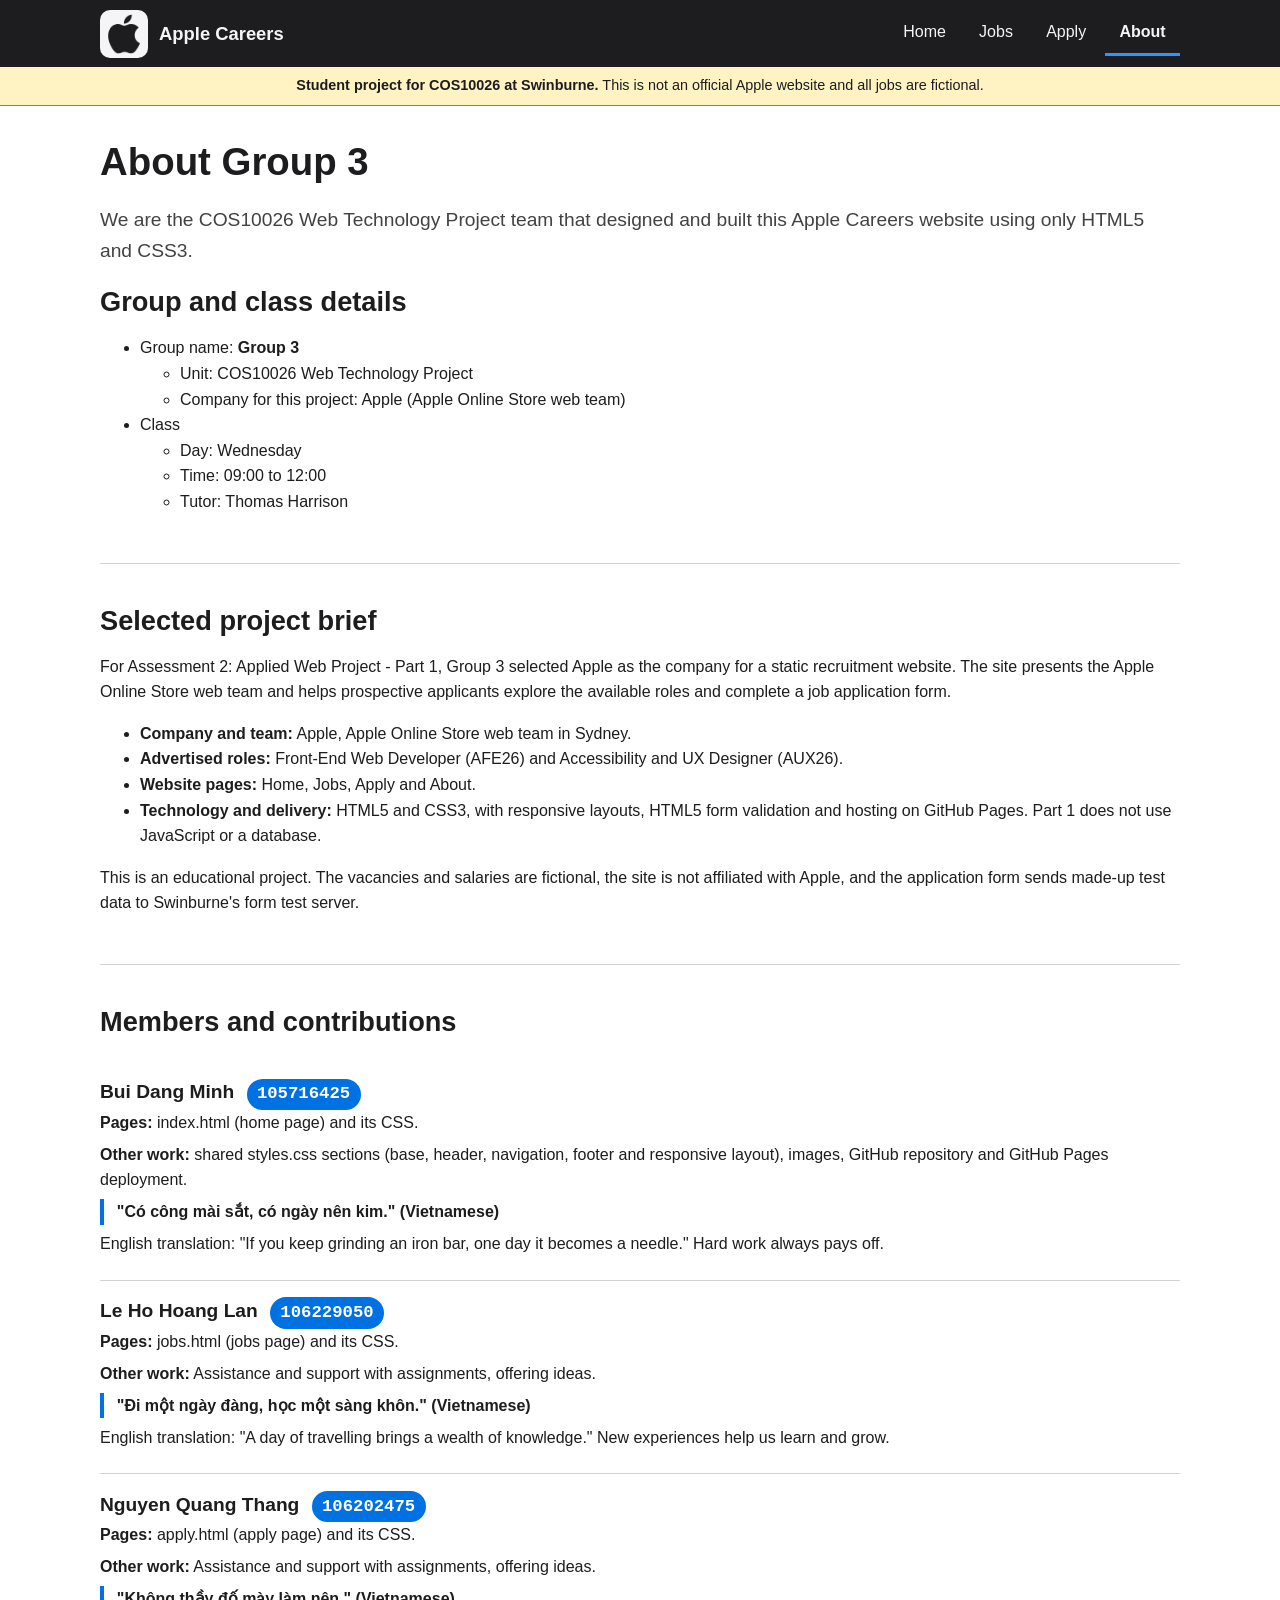
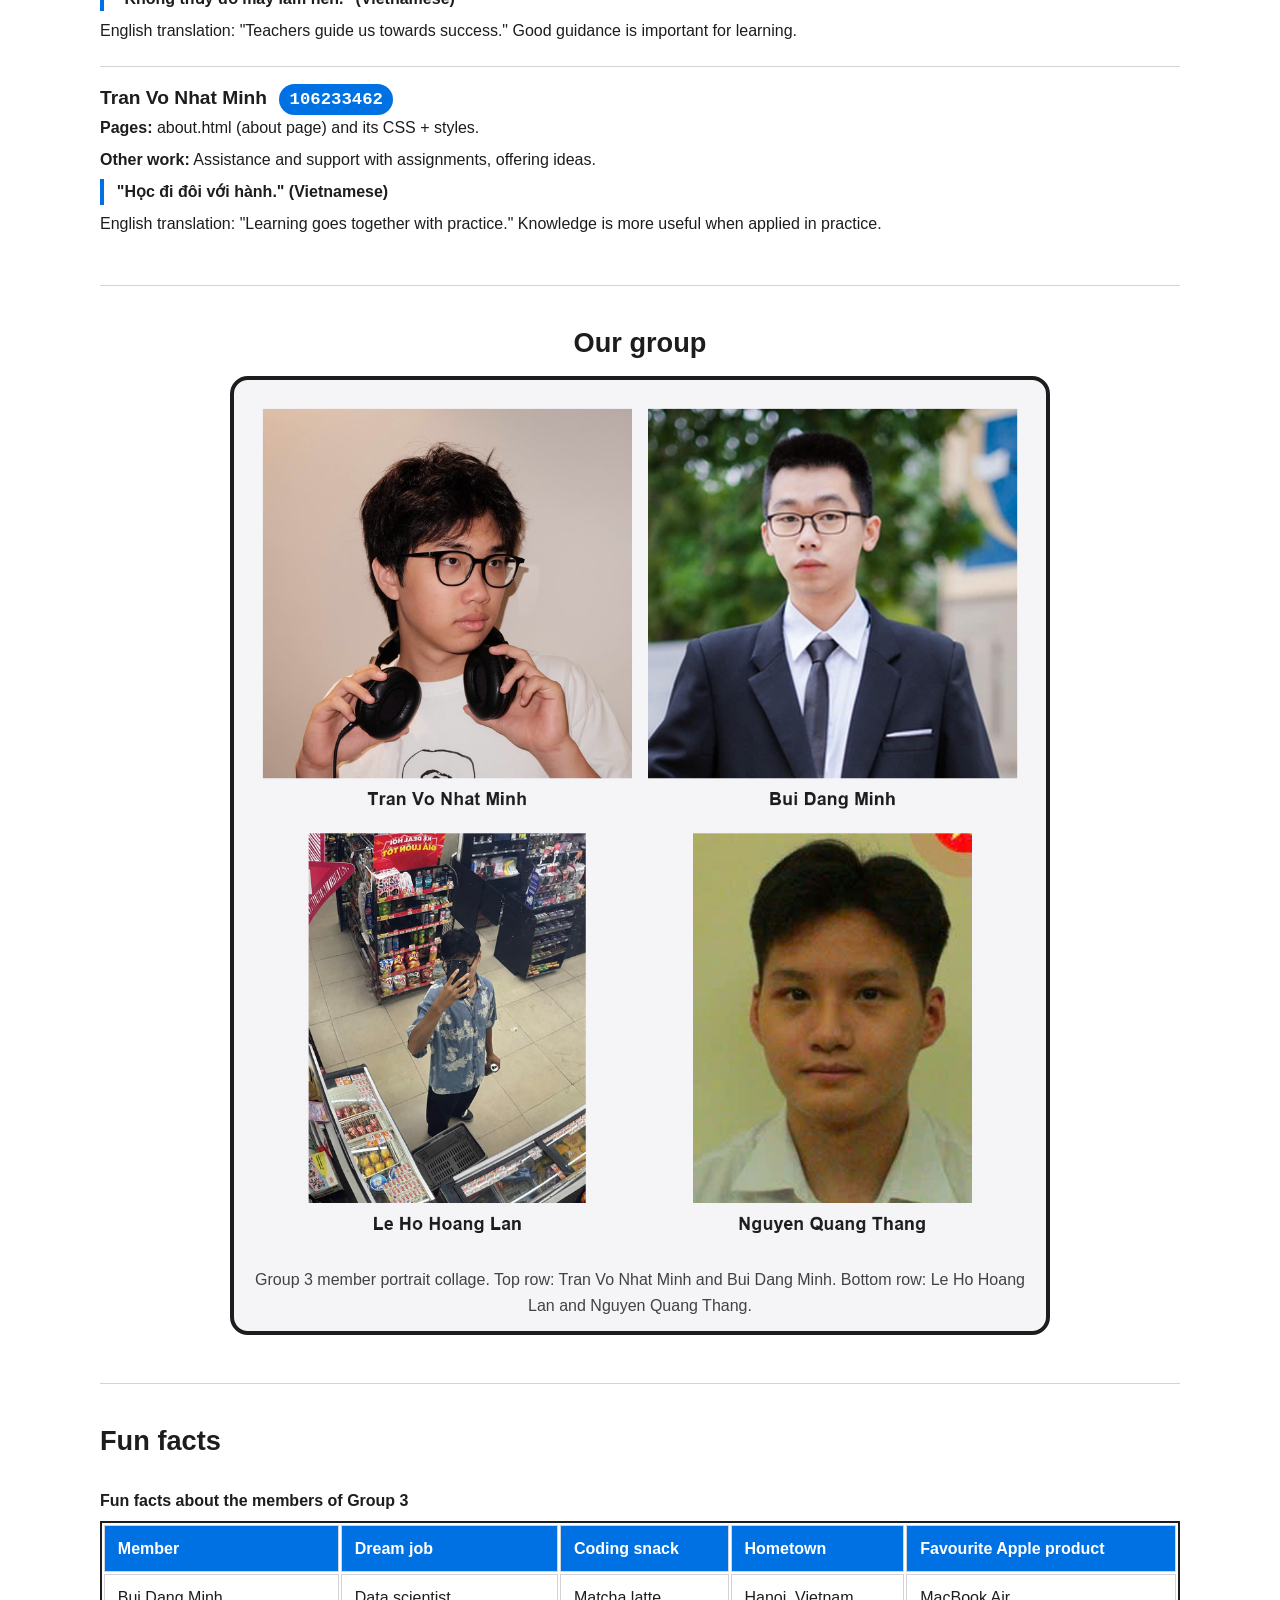
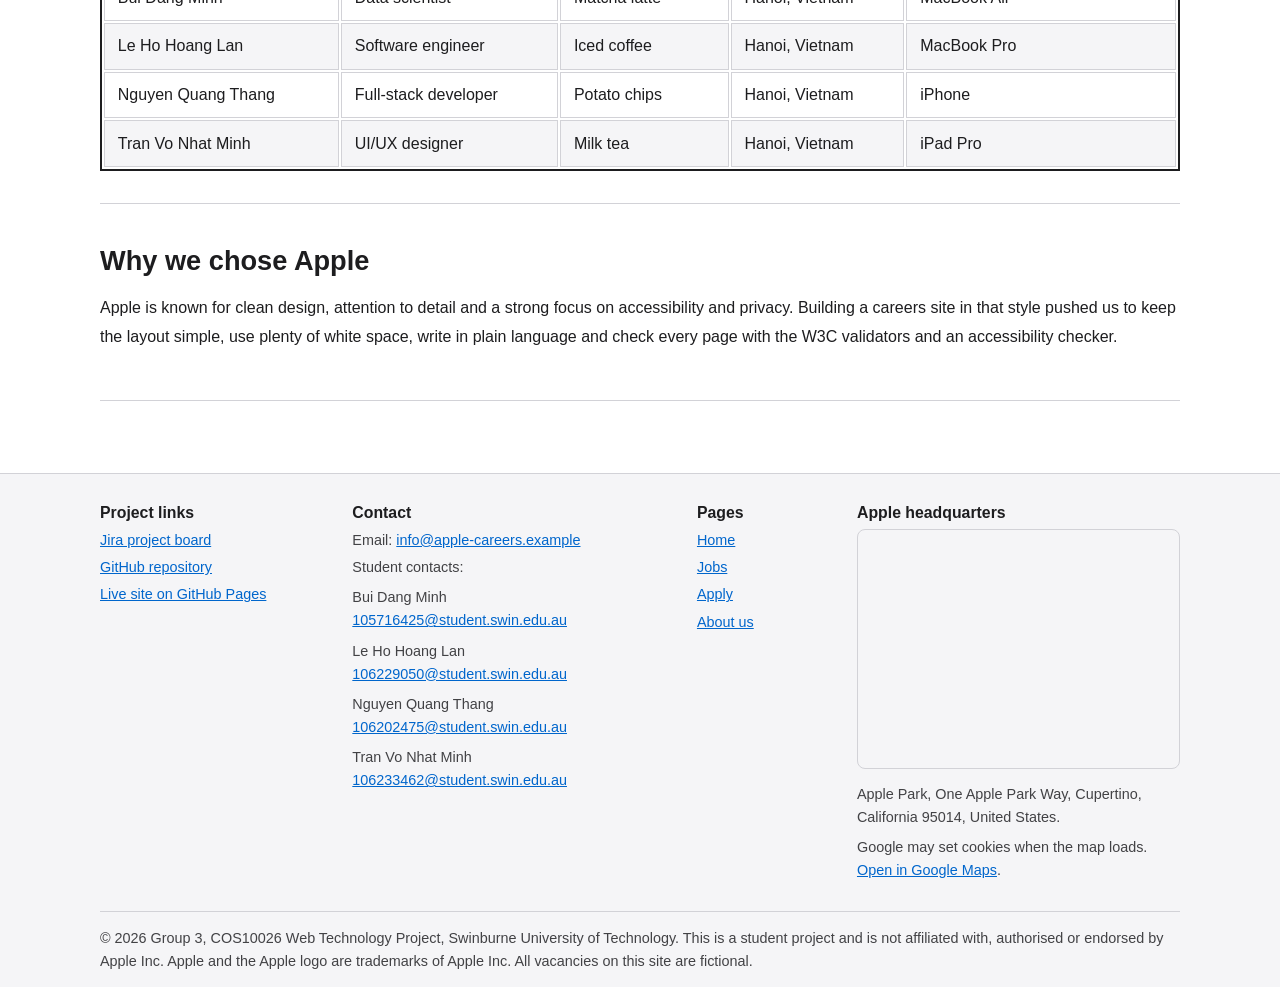
==== commit d79b3e5d: "Merge Project Part 2 from dangminh232006/Web-Project-Group-3 main Brings the fork up to date with th" ====
--- a/about.html
+++ b/about.html
@@ -3,28 +3,30 @@
 <head>
   <meta charset="utf-8">
   <meta name="viewport" content="width=device-width, initial-scale=1">
-  <meta name="description" content="Meet Group 3, the COS10026 students who built the Apple Careers recruitment website: class details, contributions, quotes and group photo.">
-  <meta name="keywords" content="Group 3, COS10026, Swinburne, team members, student IDs, contributions">
+  <meta name="description" content="Meet Group 3, the COS10026 students who built the Apple Careers recruitment website: class details, contributions, quotes, group photo and fun facts.">
+  <meta name="keywords" content="Group 3, COS10026, Swinburne, team members, student IDs, contributions, fun facts">
   <meta name="author" content="Group 3, COS10026">
   <title>Careers at Apple - About Group 3</title>
 
-
-  <link rel="stylesheet" href="styles.css">
-  <link rel="stylesheet" href="about.css">
+  <link rel="stylesheet" href="styles.css?v=20261023">
+  <link rel="stylesheet" href="about.css?v=20261023-collage1">
 
   <style>
-    .todo-note {
-      border: 2px dashed #b07d00;
-      background-color: #fffaeb;
-      padding: 0.8em 1em;
+    #fun-facts caption {
+      font-weight: bold;
+      color: #1d1d1f;
     }
   </style>
 </head>
 
 <body>
+  <a class="skip-link" href="#main-content">Skip to main content</a>
+
   <header id="site-header">
     <div class="container">
       <a class="brand" href="index.html">
+
+        <!-- Logo glyph adapted from Devicon apple-original, https://devicon.dev/ (MIT); Apple trademark, educational use. -->
         <img src="images/logo.png" alt="Apple logo" width="48" height="48">
         Apple Careers
       </a>
@@ -44,7 +46,7 @@
     <strong>Student project for COS10026 at Swinburne.</strong> This is not an official Apple website and all jobs are fictional.
   </p>
 
-  <main>
+  <main id="main-content" tabindex="-1">
     <div class="container">
 
       <h1>About Group 3</h1>
@@ -53,11 +55,7 @@
         Apple Careers website using only HTML5 and CSS3.
       </p>
 
-      <p class="todo-note">
-        <strong>Before submission:</strong> every item shown in square brackets with a yellow highlight
-        must be replaced with the real details of that team member (page owned and other work).
-      </p>
-
+      <!-- GenAI acknowledgement: see index.html. -->
       <section id="group-details" aria-labelledby="group-heading">
         <h2 id="group-heading">Group and class details</h2>
         <ul>
@@ -107,25 +105,80 @@
           <dd>English translation: &quot;If you keep grinding an iron bar, one day it becomes a needle.&quot; Hard work always pays off.</dd>
 
           <dt>Le Ho Hoang Lan <span class="student-id">106229050</span></dt>
-          <dd><strong>Pages:</strong> <span class="placeholder">[Page owned and its CSS]</span></dd>
-          <dd><strong>Other work:</strong> <span class="placeholder">[Other work]</span></dd>
+          <dd><strong>Pages:</strong> jobs.html (jobs page) and its CSS.</dd>
+          <dd><strong>Other work:</strong> Assistance and support with assignments, offering ideas.</dd>
+          <dd class="quote"><span lang="vi">&quot;Đi một ngày đàng, học một sàng khôn.&quot;</span> (Vietnamese)</dd>
+          <dd>English translation: &quot;A day of travelling brings a wealth of knowledge.&quot; New experiences help us learn and grow.</dd>
 
           <dt>Nguyen Quang Thang <span class="student-id">106202475</span></dt>
-          <dd><strong>Pages:</strong> <span class="placeholder">[Page owned and its CSS]</span></dd>
-          <dd><strong>Other work:</strong> <span class="placeholder">[Other work]</span></dd>
+          <dd><strong>Pages:</strong> apply.html (apply page) and its CSS.</dd>
+          <dd><strong>Other work:</strong> Assistance and support with assignments, offering ideas.</dd>
+          <dd class="quote"><span lang="vi">&quot;Không thầy đố mày làm nên.&quot;</span> (Vietnamese)</dd>
+          <dd>English translation: &quot;Teachers guide us towards success.&quot; Good guidance is important for learning.</dd>
 
           <dt>Tran Vo Nhat Minh <span class="student-id">106233462</span></dt>
-          <dd><strong>Pages:</strong> <span class="placeholder">[Page owned and its CSS]</span></dd>
-          <dd><strong>Other work:</strong> <span class="placeholder">[Other work]</span></dd>
+          <dd><strong>Pages:</strong> about.html (about page) and its CSS + styles.</dd>
+          <dd><strong>Other work:</strong> Assistance and support with assignments, offering ideas.</dd>
+          <dd class="quote"><span lang="vi">&quot;Học đi đôi với hành.&quot;</span> (Vietnamese)</dd>
+          <dd>English translation: &quot;Learning goes together with practice.&quot; Knowledge is more useful when applied in practice.</dd>
         </dl>
       </section>
 
       <section id="photo" aria-labelledby="photo-heading">
         <h2 id="photo-heading">Our group</h2>
         <figure id="group-photo">
-          <img src="images/group-photo.jpg" alt="Group 3 members together on campus" width="800" height="450">
-          <figcaption>Group 3, COS10026 Web Technology Project, 2026.</figcaption>
+          <!-- Coordinator-supplied deterministic collage of the four original portraits; faces unchanged. -->
+          <img src="images/group-collage.jpg" alt="Four Group 3 member portraits arranged in two rows" width="1200" height="1320">
+          <figcaption>Group 3 member portrait collage. Top row: Tran Vo Nhat Minh and Bui Dang Minh. Bottom row: Le Ho Hoang Lan and Nguyen Quang Thang.</figcaption>
         </figure>
+      </section>
+
+      <section id="fun-facts" aria-labelledby="facts-heading">
+        <h2 id="facts-heading">Fun facts</h2>
+        <div class="table-wrapper">
+          <table>
+            <caption>Fun facts about the members of Group 3</caption>
+            <thead>
+              <tr>
+                <th>Member</th>
+                <th>Dream job</th>
+                <th>Coding snack</th>
+                <th>Hometown</th>
+                <th>Favourite Apple product</th>
+              </tr>
+            </thead>
+            <tbody>
+              <tr>
+                <td>Bui Dang Minh</td>
+                <td>Data scientist</td>
+                <td>Matcha latte</td>
+                <td>Hanoi, Vietnam</td>
+                <td>MacBook Air</td>
+              </tr>
+              <tr>
+                <td>Le Ho Hoang Lan</td>
+                <td>Software engineer</td>
+                <td>Iced coffee</td>
+                <td>Hanoi, Vietnam</td>
+                <td>MacBook Pro</td>
+              </tr>
+              <tr>
+                <td>Nguyen Quang Thang</td>
+                <td>Full-stack developer</td>
+                <td>Potato chips</td>
+                <td>Hanoi, Vietnam</td>
+                <td>iPhone</td>
+              </tr>
+              <tr>
+                <td>Tran Vo Nhat Minh</td>
+                <td>UI/UX designer</td>
+                <td>Milk tea</td>
+                <td>Hanoi, Vietnam</td>
+                <td>iPad Pro</td>
+              </tr>
+            </tbody>
+          </table>
+        </div>
       </section>
 
       <section id="why-apple" aria-labelledby="why-heading">
@@ -174,8 +227,10 @@
             <li><a href="about.html">About us</a></li>
           </ul>
         </section>
+
         <section class="footer-map" aria-labelledby="footer-location">
           <h2 id="footer-location">Apple headquarters</h2>
+          <!-- Map supplied by Google Maps: Apple Park, Cupertino; https://www.google.com/maps/place/Apple+Park,+One+Apple+Park+Way,+Cupertino,+CA+95014 -->
           <iframe src="https://www.google.com/maps/embed?origin=mfe&amp;pb=!1m3!2m1!1sApple+Park,+One+Apple+Park+Way,+Cupertino,+CA+95014!6i15"
                   title="Google Map showing Apple Park, Apple headquarters in Cupertino, California"
                   width="600" height="240" loading="lazy"></iframe>
--- a/styles.css
+++ b/styles.css
@@ -1,7 +1,22 @@
-
-
-
-
+/* Show the skip link on keyboard focus. */
+/* GenAI acknowledgement: see index.html. */
+.skip-link {
+  position: absolute;
+  top: -100px;
+  left: 1em;
+  padding: 0.75em 1em;
+  color: #ffffff;
+  background-color: #1d1d1f;
+  z-index: 10;
+}
+
+.skip-link:focus {
+  top: 0.5em;
+  color: #ffffff;
+  outline: 3px solid #ff9f0a;
+}
+
+/* Use border-box sizing and visible focus styles. */
 * {
   box-sizing: border-box;
 }
@@ -75,8 +90,7 @@
   margin-right: auto;
 }
 
-
-
+/* Share navigation and mark the current page. */
 #site-header {
   background-color: #1d1d1f;
   color: #f5f5f7;
@@ -141,8 +155,6 @@
   border-bottom-color: #2997ff;
   font-weight: bold;
 }
-
-
 
 .project-banner {
   margin: 0;
@@ -153,6 +165,7 @@
   font-size: 0.9em;
 }
 
+/* Share section spacing and button styles. */
 main {
   padding-top: 2em;
   padding-bottom: 2em;
@@ -216,6 +229,7 @@
   padding: 0.1em 0.4em;
 }
 
+/* Keep wide tables scrollable within their wrapper. */
 .table-wrapper {
   overflow-x: auto;
 }
@@ -253,8 +267,7 @@
   padding: 0 0.3em;
 }
 
-
-
+/* Arrange the shared footer columns. */
 #site-footer {
   background-color: #f5f5f7;
   color: #424245;
@@ -269,14 +282,15 @@
 }
 
 .footer-columns {
-  display: flex;
-  flex-wrap: wrap;
-  justify-content: space-between;
+  display: grid;
+  grid-template-columns: 1fr 1.4fr 0.6fr 1.4fr;
+  gap: 1.5em;
 }
 
 .footer-columns section {
-  width: 30%;
+  min-width: 0;
   margin-bottom: 1em;
+  overflow-wrap: break-word;
 }
 
 #site-footer ul {
@@ -289,13 +303,37 @@
   margin-bottom: 0.3em;
 }
 
+#site-footer li ul {
+  margin-top: 0.5em;
+}
+
+#site-footer li ul li {
+  margin-bottom: 0.5em;
+}
+
+.footer-map iframe {
+  width: 100%;
+  height: 240px;
+  border: 1px solid #d2d2d7;
+  border-radius: 8px;
+}
+
+.footer-map p {
+  margin: 0.5em 0 0;
+}
+
 .disclaimer {
   border-top: 1px solid #d2d2d7;
   padding-top: 1em;
   margin-bottom: 0;
 }
 
-
+/* Reflow navigation and footer columns on smaller screens. */
+@media screen and (max-width: 1024px) {
+  .footer-columns {
+    grid-template-columns: repeat(2, minmax(0, 1fr));
+  }
+}
 
 @media screen and (max-width: 768px) {
   h1 {
@@ -315,10 +353,6 @@
     margin-top: 0.4em;
   }
 
-  .footer-columns section {
-    width: 100%;
-  }
-
 }
 
 @media screen and (max-width: 480px) {
@@ -330,8 +364,13 @@
     padding: 0.4em 0.6em;
   }
 
-}
-
+  .footer-columns {
+    grid-template-columns: 1fr;
+  }
+
+}
+
+/* Hide navigation, search and action buttons in print. */
 @media print {
   nav,
   #search,
--- a/about.css
+++ b/about.css
@@ -1,3 +1,5 @@
+/* Distinguish student IDs in the member list. */
+/* GenAI acknowledgement: see index.html. */
 .student-id {
   display: inline-block;
   font-family: "Courier New", Courier, monospace;
@@ -37,17 +39,24 @@
   padding-left: 0.8em;
 }
 
+/* Center the collage and scale it without cropping. */
+#photo {
+  text-align: center;
+}
+
 #group-photo {
   border: 4px solid #1d1d1f;
   border-radius: 18px;
   padding: 0.8em;
-  margin: 1em 0;
+  margin: 1em auto;
   max-width: 820px;
   background-color: #f5f5f7;
 }
 
 #group-photo img {
   display: block;
+  width: 100%;
+  height: auto;
   border-radius: 10px;
 }
 
@@ -56,3 +65,26 @@
   padding-top: 0.6em;
   color: #424245;
 }
+
+/* Use borders and alternating table rows for readability. */
+#fun-facts table {
+  border: 2px solid #1d1d1f;
+}
+
+#fun-facts th {
+  background-color: #0071e3;
+  color: #ffffff;
+}
+
+#fun-facts td {
+  background-color: #ffffff;
+}
+
+#fun-facts tbody tr:nth-child(even) td {
+  background-color: #f5f5f7;
+}
+
+#fun-facts tbody tr:hover td {
+  background-color: #d6e9ff;
+  color: #1d1d1f;
+}
